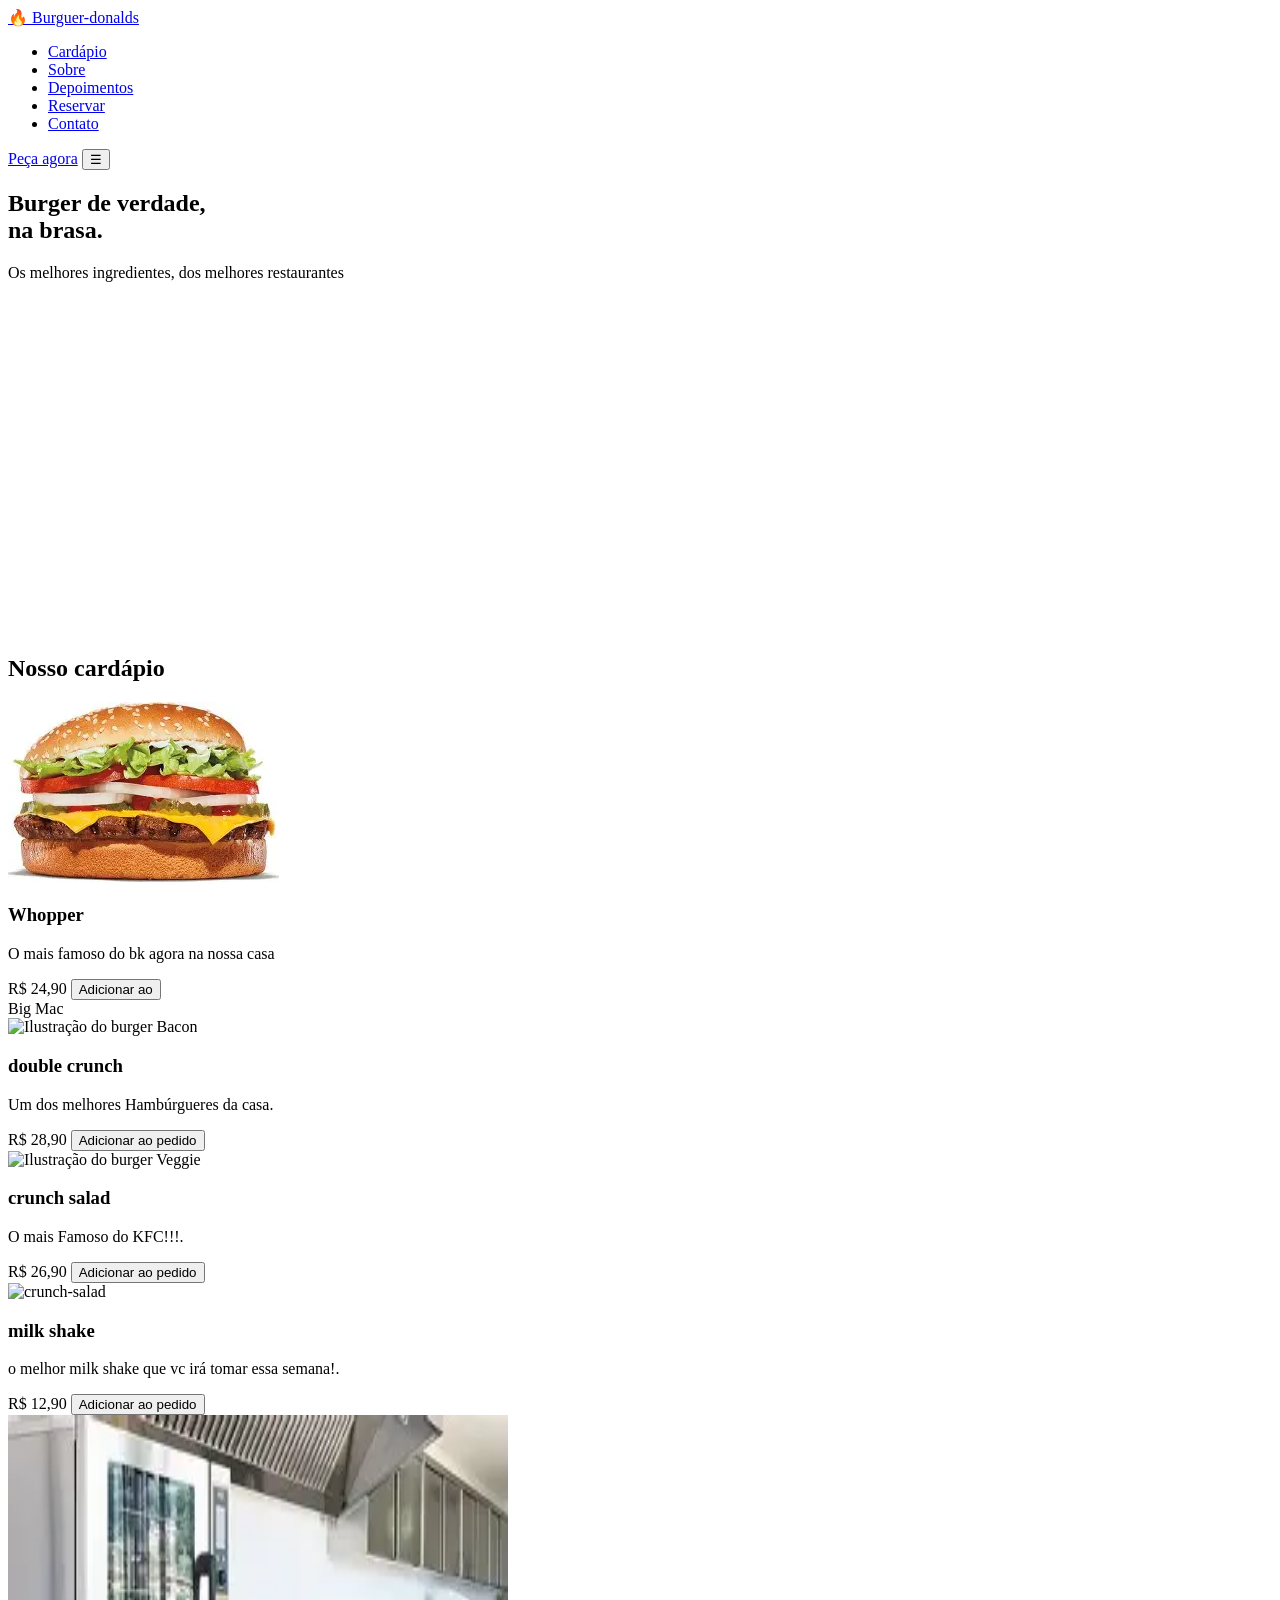
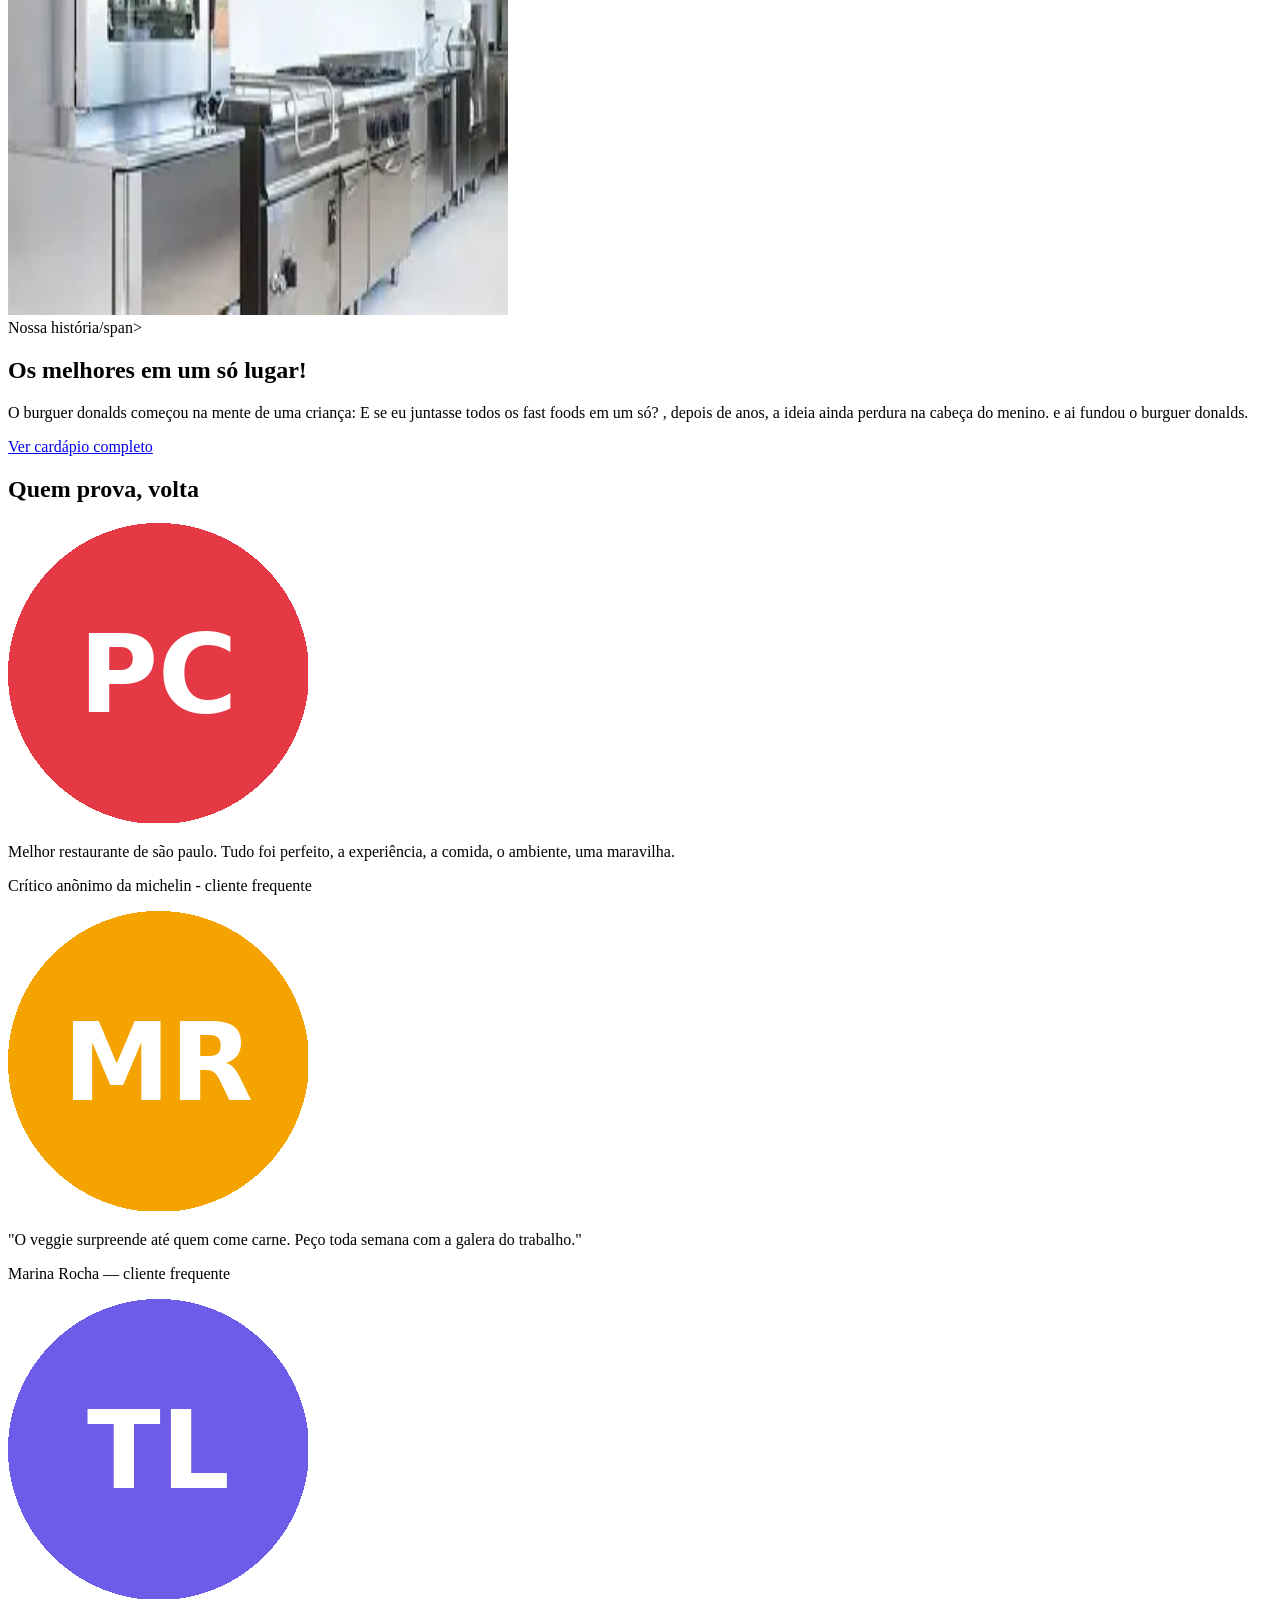
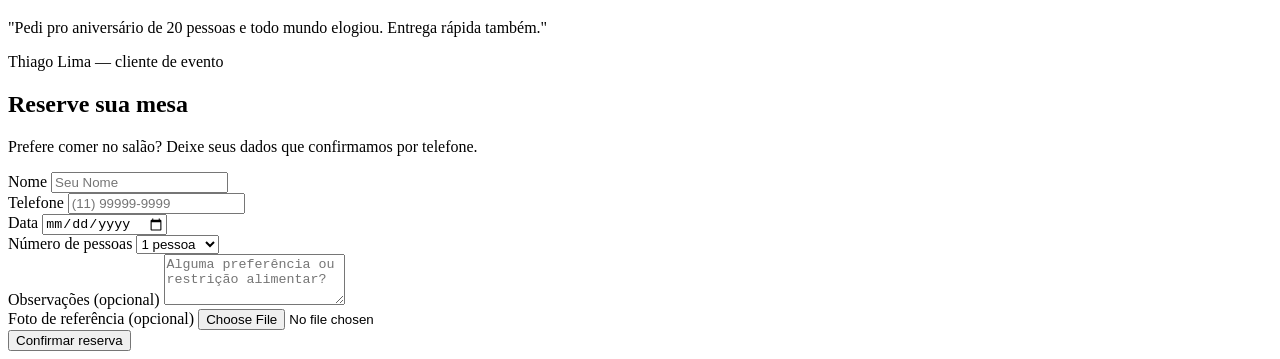
==== Burguer-donalds/index.html @ 0c74a1be "refactor adição de avaliações de cliente e crítico" ====
<!doctype html>
<html lang="pt-BR">

<head>
  <meta charset="UTF-8" />
  <meta name="viewport" content="width=device-width, initial-scale=1.0" />
  <title>Chama Burger</title>

  <link rel="preconnect" href="https://fonts.googleapis.com" />
  <link rel="preconnect" href="https://fonts.gstatic.com" crossorigin />

  <link href="https://fonts.googleapis.com/css2?family=Anton&family=Inter:wght@400;500;600&display=swap"
    rel="stylesheet" />

  <link rel="stylesheet" href="https://cdnjs.cloudflare.com/ajax/libs/font-awesome/6.5.2/css/all.min.css" />

  <link rel="stylesheet" href="style.css" />
</head>

<body>
  <header class="cabecalho-site">
    <nav class="barra-navegacao">
      <a href="#" class="logo">🔥 Burguer-donalds</a>
      <ul class="links-menu" id="linksMenu">
        <li><a href="#cardapio">Cardápio</a></li>
        <li><a href="#sobre">Sobre</a></li>
        <li><a href="#depoimentos">Depoimentos</a></li>
        <li><a href="#reserva">Reservar</a></li>
        <li><a href="#contato">Contato</a></li>
      </ul>
      <a href="#pedir" class="botao botao-nav">Peça agora</a>
      <button class="menu-alternar" id="menuAlternar" aria-label="Abrir menu">
        ☰
      </button>
    </nav>
  </header>

  <main>
    <section class="destaque">
      <div class="destaque-conteudo">
        <div class="destaque-texto">
          <h1>Burger de verdade,<br />na brasa.</h1>
          <p>
            Os melhores ingredientes, dos melhores restaurantes
          </p>
          <a href="#cardapio" class="botao botao-primario"></a>
          <div class="destaque-video">
            <iframe width="560" height="315" src="https://www.youtube.com/embed/41ZP4cSF2_w"
              title="Vídeo Burguer-donalds" frameborder="0"
              allow="accelerometer; autoplay; clipboard-write; encrypted-media; gyroscope; picture-in-picture; web-share"
              referrerpolicy="strict-origin-when-cross-origin" allowfullscreen></iframe>
          </div>
          <img src="https://th.bing.com/th/id/OIP.k6-SxbA0MG7DkOEEnJiHwgHaHa?w=169&h=180&c=7&r=0&o=7&pid=1.7&rm=3"
            alt="">
        </div>
      </div>
    </section>
    <section class="cardapio" id="cardapio">

      <h2>Nosso cardápio</h2>

      <div class="cardapio-cartões">

        <article class="cardapio-cartao">
          <div class="cardapio-icone">
            <img
              src="[data-uri]"
              alt="">
          </div>
          <h3>Whopper</h3>
          <p>O mais famoso do bk agora na nossa casa</p>
          <span class="preco">R$ 24,90</span>
          <button class="adicionar-carrinho" data-name="Whopper" data-price="24,90">Adicionar ao</button>
        </article>

        <article class="cardapio-cartao">
          <span class="selo">Big Mac</span> <!--selo distintivo-->
          <div class="cardapio-icone">
            <img src="https://th.bing.com/th/id/OIP.LVzl5G3vL2epuJrcAJJl9AHaE8?w=253&h=180&c=7&r=0&o=7&pid=1.7&rm=3"
              alt="Ilustração do burger Bacon">
          </div>
          <h3>double crunch</h3>
          <p>Um dos melhores Hambúrgueres da casa.</p>
          <span class="preco">R$ 28,90</span>
          <button class="adicionar-carrinho" data-name="Bacon" data-price="28.90">Adicionar ao pedido</button>
        </article>
        <article class="cardapio-cartao">
          <div class="cardapio-icone">
            <img src="" alt="Ilustração do burger Veggie">
          </div>
          <h3>crunch salad</h3>
          <p>O mais Famoso do KFC!!!.</p>
          <span class="preco">R$ 26,90</span>
          <button class="adicionar-carrinho" data-name="double-crunch" data-price="26.90">Adicionar ao pedido</button>
        </article>
        <article class="cardapio-cartao">
          <div class="cardapio-icone cardapio-icone-combo">
            <img src="https://th.bing.com/th/id/OIP.VyVtZLz6u29DaQnd7Kj_AQHaHX?w=184&h=184&c=7&r=0&o=7&pid=1.7&rm=3"
              alt="crunch-salad">
          </div>
          <h3>milk shake</h3>
          <p>o melhor milk shake que vc irá tomar essa semana!.</p>
          <span class="preco">R$ 12,90</span>
          <button class="adicionar-carrinho" data-name="milkshake" data-price="12.90">Adicionar ao pedido</button>
        </article>
      </div>
      <section class="sobre" id="sobre">
        <div class="sobre-imagem">
          <img
            src="[data-uri]"
            alt="" width="500
            " height="500">

        </div>
        <div class="sobre-texto">
          <span class="rotulo-secao">Nossa história/span>
            <h2>Os melhores em um só lugar!</h2>
            <p>O burguer donalds começou na mente de uma criança: E se eu juntasse todos os fast foods em um só? ,
              depois de anos, a ideia ainda perdura na cabeça do menino.
              e ai fundou o burguer donalds. </p>
            <a href="#cardapio" class="link-seta">Ver cardápio completo</a>
        </div>

      </section>

      <section class="depoimentos" id="depoimentos">
        <h2>Quem prova, volta</h2>
        <div class="depoimentos-cartoes">
          <article class="depoimento">
            <img src="assets/imgs/avatar-pc.png" alt="" class="avatar">
            <p class="citação">Melhor restaurante de são paulo. Tudo foi perfeito, a experiência, a comida, o ambiente,
              uma maravilha. </p>
            <p class="autor">Crítico anõnimo da michelin <span> - cliente frequente</span></p>
          </article>
          <article class="depoimento">
            <img src="assets/imgs/avatar-mr.png" alt="Foto de Marina Rocha" class="avatar">
            <p class="citacao">"O veggie surpreende até quem come carne. Peço toda semana com a galera do trabalho."</p>
            <p class="autor">Marina Rocha <span>— cliente frequente</span></p>
          </article>
          <article class="depoimento">
            <img src="assets/imgs/avatar-tl.png" alt="Foto de Thiago Lima" class="avatar">
            <p class="citacao">"Pedi pro aniversário de 20 pessoas e todo mundo elogiou. Entrega rápida também."</p>
            <p class="autor">Thiago Lima <span>— cliente de evento</span></p>
          </article>
        </div>
      </section>
    </section>
    <section class="reserva" id="reserva">
      <h2>Reserve sua mesa</h2>
      <p>Prefere comer no salão? Deixe seus dados que confirmamos por telefone.</p>
      <form class="formulario-reserva" id="formulario-reserva">
        <div class="linha-formulario">
          <label for="nome ">Nome</label>
          <input type="text" id="nome" name="nome" placeholder="Seu Nome" required>
        </div>

        <div class="linha-formulario">
          <label for="telefone">Telefone</label>
          <input type="tel" id="telefone" name="telefone" placeholder="(11) 99999-9999" required>
        </div>

        <div class="linha-formulario">
          <label for="data">Data</label>
          <input type="date" id="Data" name="data" required>
        </div>
        <div class="linha-formulario">
          <label for=""></label>
        </div>

        <div class="linha-formulario">
          <label for="pessoas">Número de pessoas</label>
          <select name="pessoas" id="pessoas">
            <option value="1">1 pessoa</option>
            <option value="2">2 pessoas</option>
            <option value="3">3 pessoas</option>
            <option value="4">4 pessoas</option>
            <option value="5">5 ou mais</option>
          </select>
        </div>

        <div class="linha-formulario linha-formulario-completa">
          <label for="mensagem">Observações (opcional)</label>
          <textarea name="mensagem" id="mensagem" rows="3"
            placeholder="Alguma preferência ou restrição alimentar?"></textarea>
        </div>
        <div class="linha-formulario linha-formulario-completa">
          <label for="Foto">Foto de referência (opcional) </label>
          <input type="file" id="foto" name="foto" accept="image/~*">

          <img id="previaFoto" class="previa-foto" alt="">
        </div>
        <button class="botao botao-primario formulario-enviar">Confirmar reserva</button>
      </form>
    </section>

  </main>
</body>

</html>
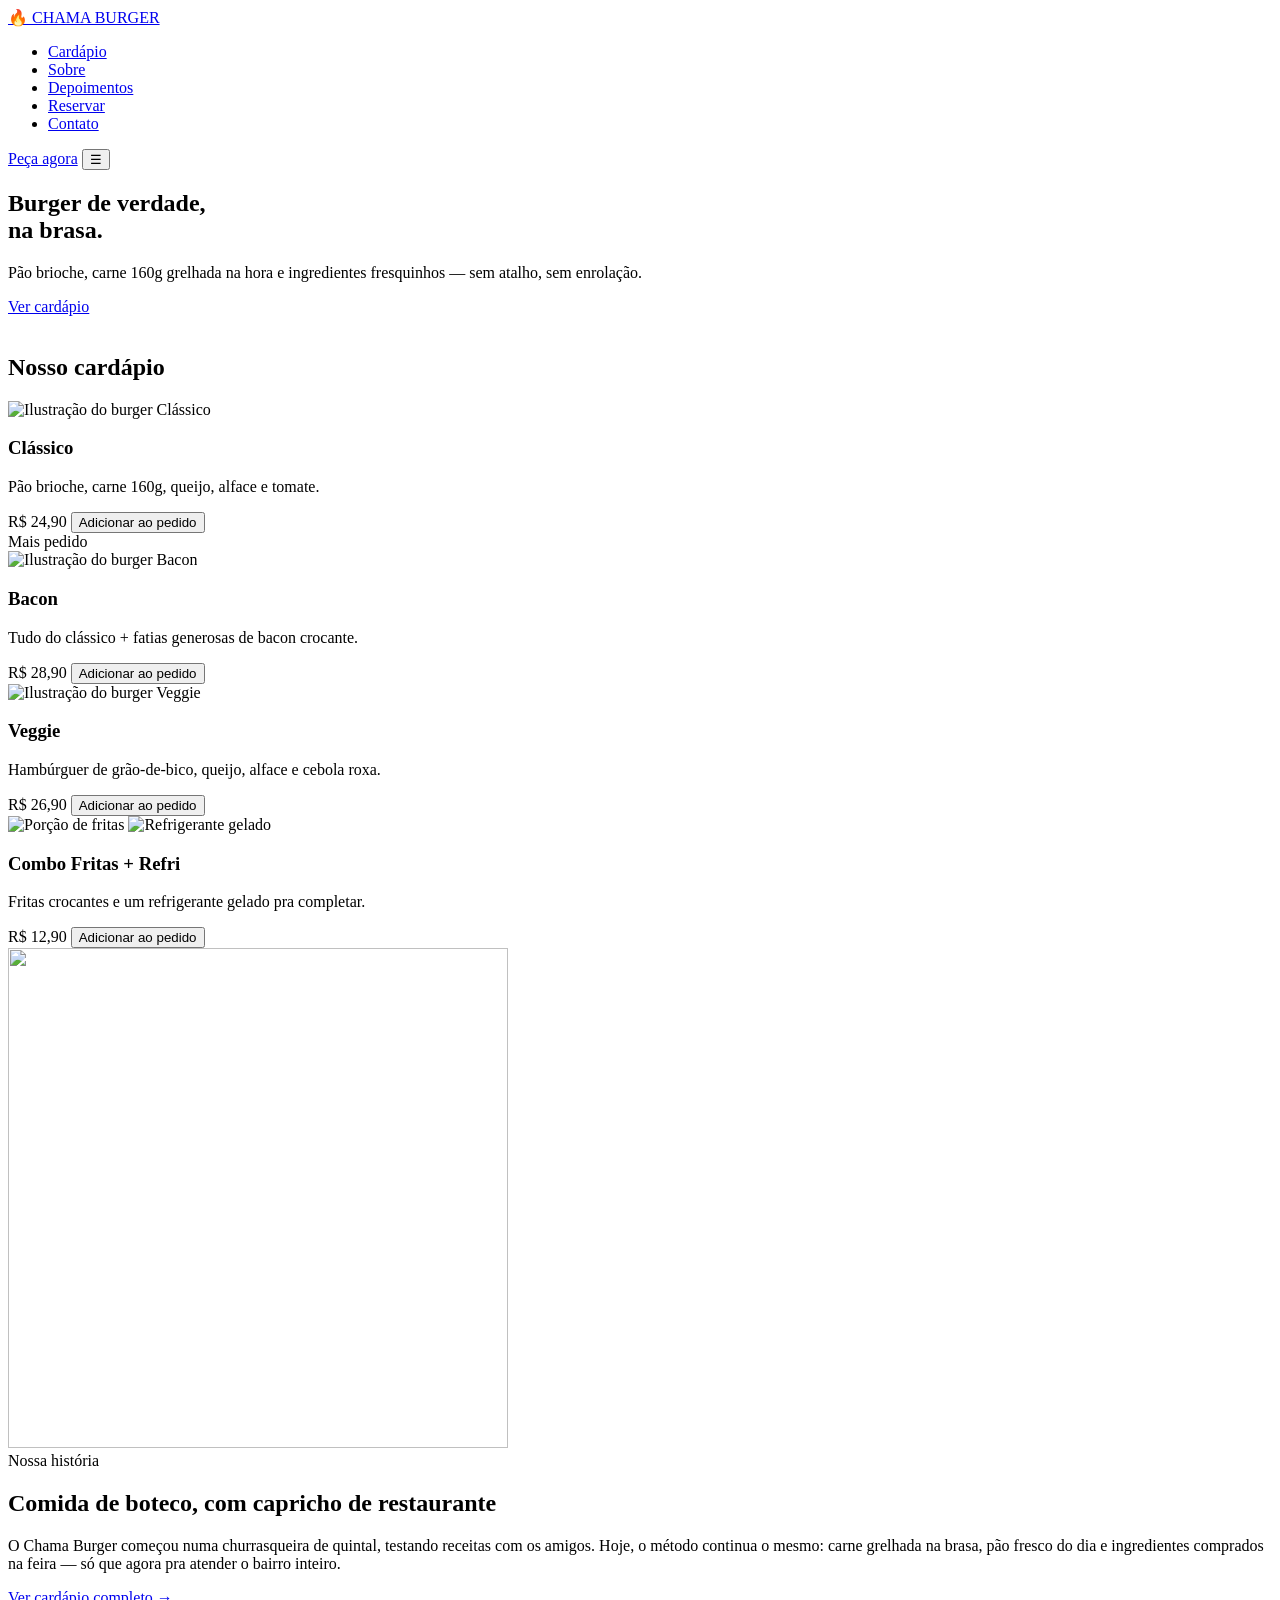
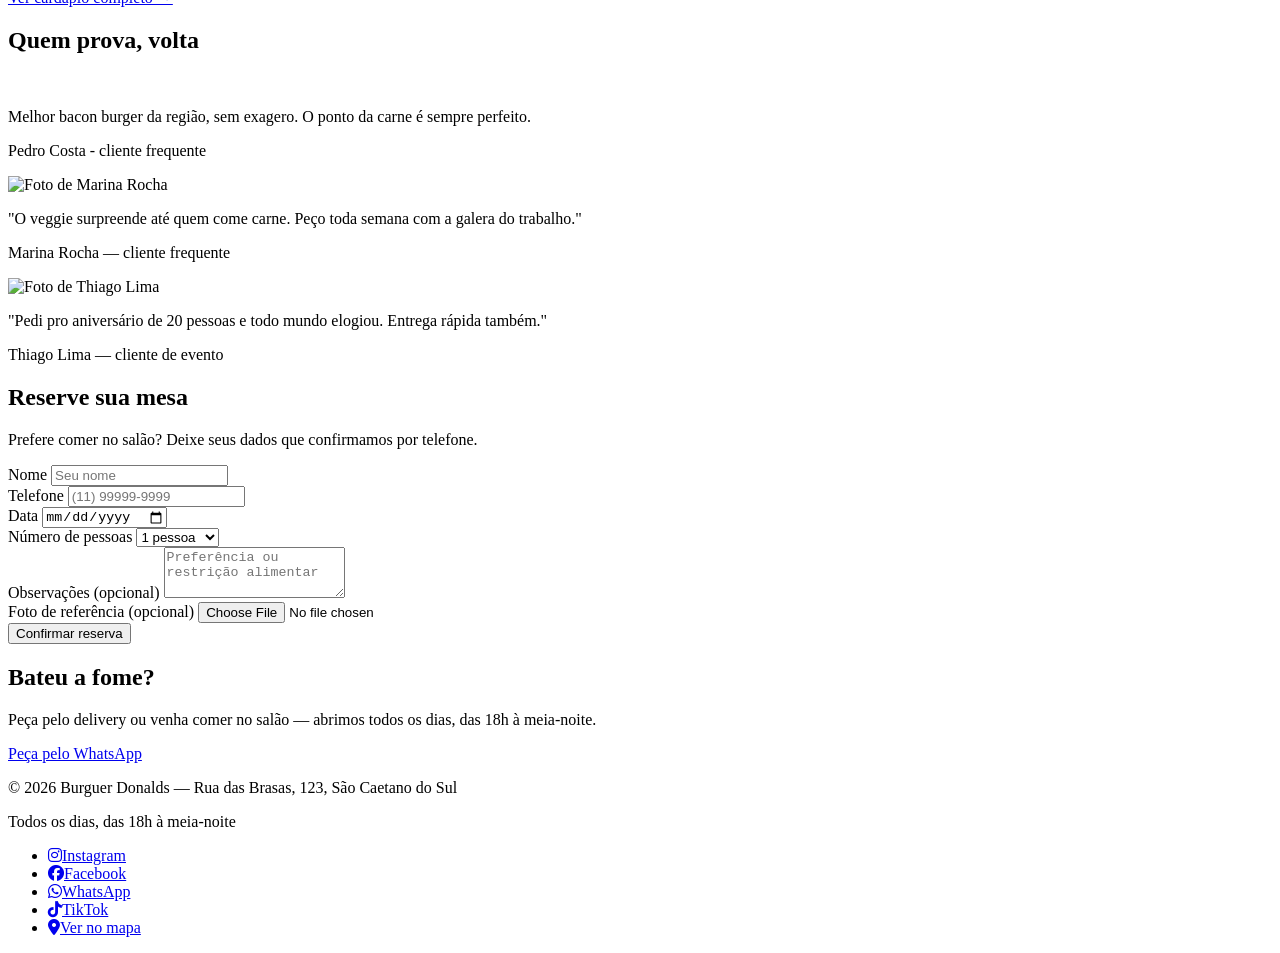
==== commit 94258def: "refactor adição de redes sociais, carrinho e endereço" ====
--- a/Burguer-donalds/index.html
+++ b/Burguer-donalds/index.html
@@ -20,7 +20,7 @@
 <body>
   <header class="cabecalho-site">
     <nav class="barra-navegacao">
-      <a href="#" class="logo">🔥 Burguer-donalds</a>
+      <a href="#" class="logo">🔥 CHAMA BURGER</a>
       <ul class="links-menu" id="linksMenu">
         <li><a href="#cardapio">Cardápio</a></li>
         <li><a href="#sobre">Sobre</a></li>
@@ -41,117 +41,104 @@
         <div class="destaque-texto">
           <h1>Burger de verdade,<br />na brasa.</h1>
           <p>
-            Os melhores ingredientes, dos melhores restaurantes
+            Pão brioche, carne 160g grelhada na hora e ingredientes
+            fresquinhos — sem atalho, sem enrolação.
           </p>
-          <a href="#cardapio" class="botao botao-primario"></a>
-          <div class="destaque-video">
-            <iframe width="560" height="315" src="https://www.youtube.com/embed/41ZP4cSF2_w"
-              title="Vídeo Burguer-donalds" frameborder="0"
-              allow="accelerometer; autoplay; clipboard-write; encrypted-media; gyroscope; picture-in-picture; web-share"
-              referrerpolicy="strict-origin-when-cross-origin" allowfullscreen></iframe>
-          </div>
-          <img src="https://th.bing.com/th/id/OIP.k6-SxbA0MG7DkOEEnJiHwgHaHa?w=169&h=180&c=7&r=0&o=7&pid=1.7&rm=3"
-            alt="">
-        </div>
-      </div>
-    </section>
+          <a href="#cardapio" class="botao botao-primario">Ver cardápio</a>
+        </div>
+        <img src="assets/icons/burger-classico.svg" alt="">
+      </div>
+    </section>
+
     <section class="cardapio" id="cardapio">
-
       <h2>Nosso cardápio</h2>
-
-      <div class="cardapio-cartões">
-
+      <div class="cardapio-cartoes">
         <article class="cardapio-cartao">
           <div class="cardapio-icone">
-            <img
-              src="[data-uri]"
-              alt="">
-          </div>
-          <h3>Whopper</h3>
-          <p>O mais famoso do bk agora na nossa casa</p>
+            <img src="assets/icons/burger-classico.svg" alt="Ilustração do burger Clássico">
+          </div>
+          <h3>Clássico</h3>
+          <p>Pão brioche, carne 160g, queijo, alface e tomate.</p>
           <span class="preco">R$ 24,90</span>
-          <button class="adicionar-carrinho" data-name="Whopper" data-price="24,90">Adicionar ao</button>
-        </article>
-
-        <article class="cardapio-cartao">
-          <span class="selo">Big Mac</span> <!--selo distintivo-->
+          <button class="adicionar-carrinho" data-name="Clássico" data-price="24.90">Adicionar ao pedido</button>
+        </article>
+        <article class="cardapio-cartao">
+          <span class="selo">Mais pedido</span>
           <div class="cardapio-icone">
-            <img src="https://th.bing.com/th/id/OIP.LVzl5G3vL2epuJrcAJJl9AHaE8?w=253&h=180&c=7&r=0&o=7&pid=1.7&rm=3"
-              alt="Ilustração do burger Bacon">
-          </div>
-          <h3>double crunch</h3>
-          <p>Um dos melhores Hambúrgueres da casa.</p>
+            <img src="assets/icons/burger-bacon.svg" alt="Ilustração do burger Bacon">
+          </div>
+          <h3>Bacon</h3>
+          <p>Tudo do clássico + fatias generosas de bacon crocante.</p>
           <span class="preco">R$ 28,90</span>
           <button class="adicionar-carrinho" data-name="Bacon" data-price="28.90">Adicionar ao pedido</button>
         </article>
         <article class="cardapio-cartao">
           <div class="cardapio-icone">
-            <img src="" alt="Ilustração do burger Veggie">
-          </div>
-          <h3>crunch salad</h3>
-          <p>O mais Famoso do KFC!!!.</p>
+            <img src="assets/icons/burger-veggie.svg" alt="Ilustração do burger Veggie">
+          </div>
+          <h3>Veggie</h3>
+          <p>Hambúrguer de grão-de-bico, queijo, alface e cebola roxa.</p>
           <span class="preco">R$ 26,90</span>
-          <button class="adicionar-carrinho" data-name="double-crunch" data-price="26.90">Adicionar ao pedido</button>
+          <button class="adicionar-carrinho" data-name="Veggie" data-price="26.90">Adicionar ao pedido</button>
         </article>
         <article class="cardapio-cartao">
           <div class="cardapio-icone cardapio-icone-combo">
-            <img src="https://th.bing.com/th/id/OIP.VyVtZLz6u29DaQnd7Kj_AQHaHX?w=184&h=184&c=7&r=0&o=7&pid=1.7&rm=3"
-              alt="crunch-salad">
-          </div>
-          <h3>milk shake</h3>
-          <p>o melhor milk shake que vc irá tomar essa semana!.</p>
+            <img src="assets/icons/fritas.svg" alt="Porção de fritas">
+            <img src="assets/icons/bebida.svg" alt="Refrigerante gelado">
+          </div>
+          <h3>Combo Fritas + Refri</h3>
+          <p>Fritas crocantes e um refrigerante gelado pra completar.</p>
           <span class="preco">R$ 12,90</span>
-          <button class="adicionar-carrinho" data-name="milkshake" data-price="12.90">Adicionar ao pedido</button>
-        </article>
-      </div>
-      <section class="sobre" id="sobre">
-        <div class="sobre-imagem">
-          <img
-            src="[data-uri]"
-            alt="" width="500
-            " height="500">
-
-        </div>
-        <div class="sobre-texto">
-          <span class="rotulo-secao">Nossa história/span>
-            <h2>Os melhores em um só lugar!</h2>
-            <p>O burguer donalds começou na mente de uma criança: E se eu juntasse todos os fast foods em um só? ,
-              depois de anos, a ideia ainda perdura na cabeça do menino.
-              e ai fundou o burguer donalds. </p>
-            <a href="#cardapio" class="link-seta">Ver cardápio completo</a>
-        </div>
-
-      </section>
-
-      <section class="depoimentos" id="depoimentos">
-        <h2>Quem prova, volta</h2>
-        <div class="depoimentos-cartoes">
-          <article class="depoimento">
-            <img src="assets/imgs/avatar-pc.png" alt="" class="avatar">
-            <p class="citação">Melhor restaurante de são paulo. Tudo foi perfeito, a experiência, a comida, o ambiente,
-              uma maravilha. </p>
-            <p class="autor">Crítico anõnimo da michelin <span> - cliente frequente</span></p>
-          </article>
-          <article class="depoimento">
-            <img src="assets/imgs/avatar-mr.png" alt="Foto de Marina Rocha" class="avatar">
-            <p class="citacao">"O veggie surpreende até quem come carne. Peço toda semana com a galera do trabalho."</p>
-            <p class="autor">Marina Rocha <span>— cliente frequente</span></p>
-          </article>
-          <article class="depoimento">
-            <img src="assets/imgs/avatar-tl.png" alt="Foto de Thiago Lima" class="avatar">
-            <p class="citacao">"Pedi pro aniversário de 20 pessoas e todo mundo elogiou. Entrega rápida também."</p>
-            <p class="autor">Thiago Lima <span>— cliente de evento</span></p>
-          </article>
-        </div>
-      </section>
-    </section>
+          <button class="adicionar-carrinho" data-name="Combo Fritas + Refri" data-price="12.90">Adicionar ao
+            pedido</button>
+        </article>
+      </div>
+    </section>
+
+    <section class="sobre" id="sobre">
+      <div class="sobre-imagem">
+        <img src="assets/images/sobre-burger.jpg" alt="" width="500" height="500">
+      </div>
+      <div class="sobre-texto">
+        <span class="rotulo-secao">Nossa história</span>
+        <h2>Comida de boteco, com capricho de restaurante</h2>
+        <p>O Chama Burger começou numa churrasqueira de quintal, testando receitas com os
+          amigos. Hoje, o método continua o mesmo: carne grelhada na brasa, pão fresco
+          do dia e ingredientes comprados na feira — só que agora pra atender o bairro
+          inteiro.</p>
+        <a href="#cardapio" class="link-seta">Ver cardápio completo →</a>
+      </div>
+    </section>
+
+    <section class="depoimentos" id="depoimentos">
+      <h2>Quem prova, volta</h2>
+      <div class="depoimentos-cartoes">
+        <article class="depoimento">
+          <img src="assets/images/avatar-pc.png" alt="" class="avatar">
+          <p class="citacao">Melhor bacon burger da região, sem exagero. O ponto da carne é sempre perfeito.</p>
+          <p class="autor">Pedro Costa <span> - cliente frequente</span></p>
+        </article>
+        <article class="depoimento">
+          <img src="assets/images/avatar-mr.png" alt="Foto de Marina Rocha" class="avatar">
+          <p class="citacao">"O veggie surpreende até quem come carne. Peço toda semana com a galera do trabalho."</p>
+          <p class="autor">Marina Rocha <span>— cliente frequente</span></p>
+        </article>
+        <article class="depoimento">
+          <img src="assets/images/avatar-tl.png" alt="Foto de Thiago Lima" class="avatar">
+          <p class="citacao">"Pedi pro aniversário de 20 pessoas e todo mundo elogiou. Entrega rápida também."</p>
+          <p class="autor">Thiago Lima <span>— cliente de evento</span></p>
+        </article>
+      </div>
+    </section>
+
     <section class="reserva" id="reserva">
       <h2>Reserve sua mesa</h2>
       <p>Prefere comer no salão? Deixe seus dados que confirmamos por telefone.</p>
+
       <form class="formulario-reserva" id="formulario-reserva">
         <div class="linha-formulario">
-          <label for="nome ">Nome</label>
-          <input type="text" id="nome" name="nome" placeholder="Seu Nome" required>
+          <label for="nome">Nome</label>
+          <input type="text" id="nome" name="nome" placeholder="Seu nome" required>
         </div>
 
         <div class="linha-formulario">
@@ -161,39 +148,60 @@
 
         <div class="linha-formulario">
           <label for="data">Data</label>
-          <input type="date" id="Data" name="data" required>
-        </div>
-        <div class="linha-formulario">
-          <label for=""></label>
+          <input type="date" id="data" name="data" required>
         </div>
 
         <div class="linha-formulario">
           <label for="pessoas">Número de pessoas</label>
-          <select name="pessoas" id="pessoas">
+          <select id="pessoas" name="pessoas">
             <option value="1">1 pessoa</option>
             <option value="2">2 pessoas</option>
             <option value="3">3 pessoas</option>
             <option value="4">4 pessoas</option>
-            <option value="5">5 ou mais</option>
+            <option value="5+">5 ou mais</option>
           </select>
         </div>
 
         <div class="linha-formulario linha-formulario-completa">
           <label for="mensagem">Observações (opcional)</label>
           <textarea name="mensagem" id="mensagem" rows="3"
-            placeholder="Alguma preferência ou restrição alimentar?"></textarea>
-        </div>
+            placeholder="Preferência ou restrição alimentar"></textarea>
+        </div>
+
         <div class="linha-formulario linha-formulario-completa">
-          <label for="Foto">Foto de referência (opcional) </label>
-          <input type="file" id="foto" name="foto" accept="image/~*">
-
-          <img id="previaFoto" class="previa-foto" alt="">
-        </div>
-        <button class="botao botao-primario formulario-enviar">Confirmar reserva</button>
+          <label for="foto">Foto de referência (opcional)</label>
+          <input type="file" id="foto" name="foto" accept="image/*">
+          <img id="previaFoto" src="" class="previa-foto" alt="Pré-visualização da foto enviada" hidden>
+        </div>
+
+        <button type="submit" class="botao botao-primario formulario-enviar">Confirmar reserva</button>
       </form>
+
+      <div class="confirmacao-reserva" id="confirmacao-reserva"></div>
+    </section>
+
+    <section class="chamada-acao" id="pedir">
+      <h2>Bateu a fome?</h2>
+      <p>Peça pelo delivery ou venha comer no salão — abrimos todos os dias, das 18h à meia-noite.</p>
+      <a href="#" class="botao botao-realce">Peça pelo WhatsApp</a>
     </section>
 
   </main>
+
+  <footer class="rodape-site" id="contato">
+    <div class="rodape-info">
+      <p>&copy; 2026 Burguer Donalds — Rua das Brasas, 123, São Caetano do Sul</p>
+      <p class="rodape-horario">Todos os dias, das 18h à meia-noite</p>
+    </div>
+
+    <ul class="rodape-links">
+      <li><a href="#" aria-label="Instagram"><i class="fa-brands fa-instagram"></i><span>Instagram</span></a></li>
+      <li><a href="#" aria-label="Facebook"><i class="fa-brands fa-facebook"></i><span>Facebook</span></a></li>
+      <li><a href="#" aria-label="WhatsApp"><i class="fa-brands fa-whatsapp"></i><span>WhatsApp</span></a></li>
+      <li><a href="#" aria-label="TikTok"><i class="fa-brands fa-tiktok"></i><span>TikTok</span></a></li>
+      <li><a href="#" aria-label="Ver no mapa"><i class="fa-solid fa-location-dot"></i><span>Ver no mapa</span></a></li>
+    </ul>
+  </footer>
 </body>
 
 </html>
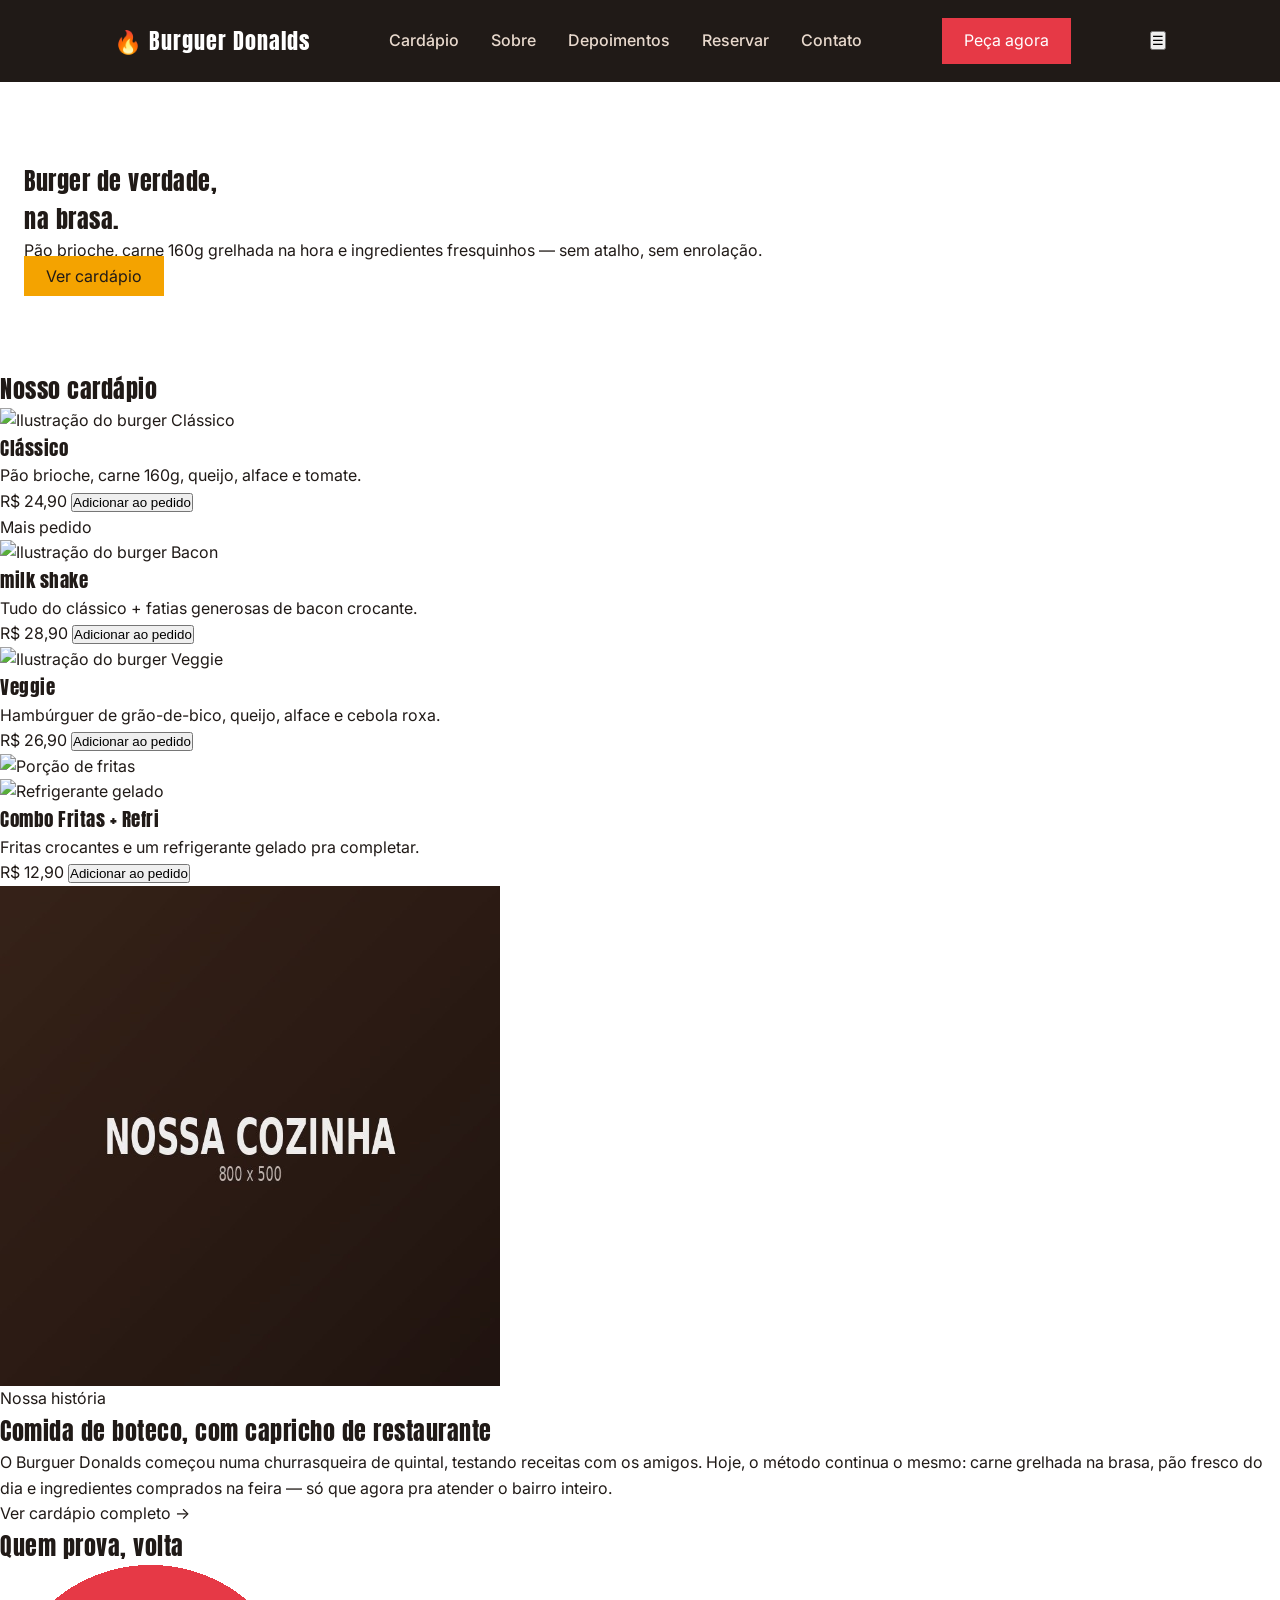
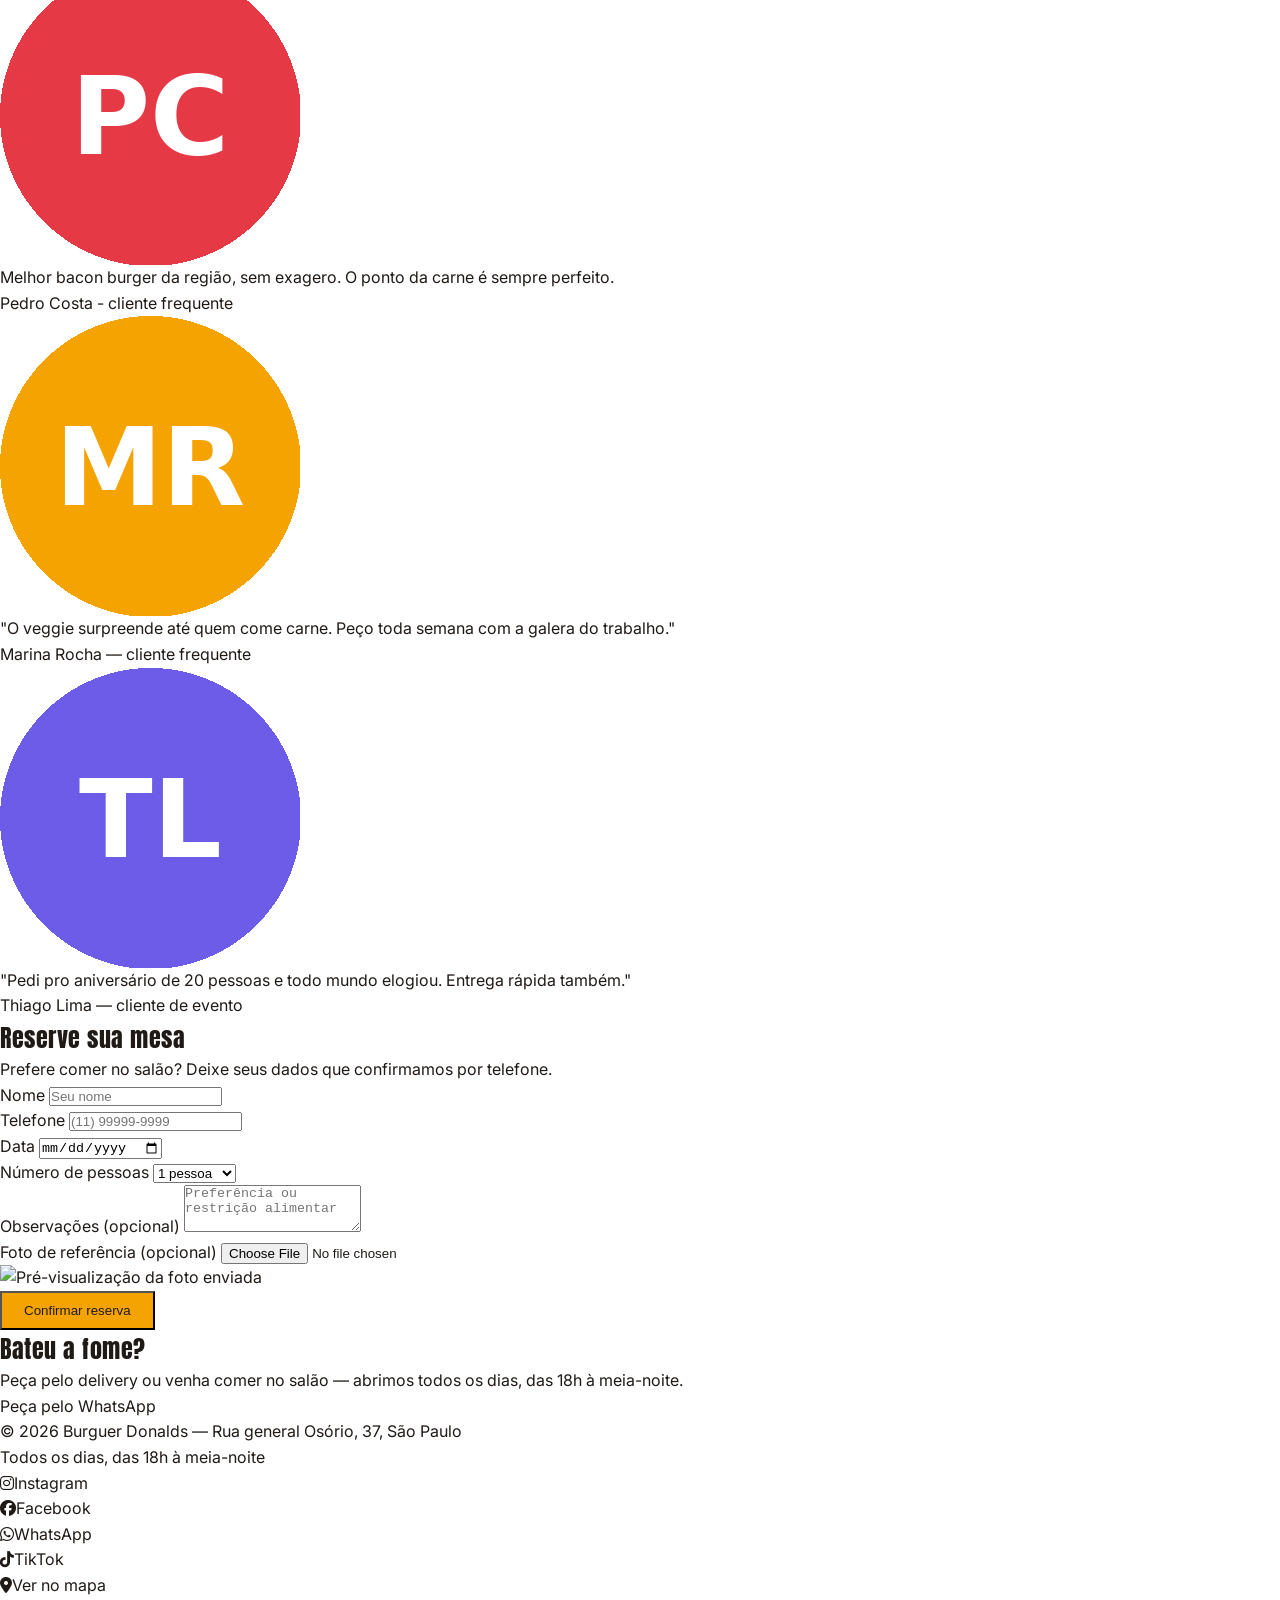
==== commit b9d288fd: "refactor comecei o css e o front do projeto" ====
--- a/Burguer-donalds/index.html
+++ b/Burguer-donalds/index.html
@@ -20,7 +20,7 @@
 <body>
   <header class="cabecalho-site">
     <nav class="barra-navegacao">
-      <a href="#" class="logo">🔥 CHAMA BURGER</a>
+      <a href="#" class="logo">🔥 Burguer Donalds</a>
       <ul class="links-menu" id="linksMenu">
         <li><a href="#cardapio">Cardápio</a></li>
         <li><a href="#sobre">Sobre</a></li>
@@ -65,16 +65,16 @@
         <article class="cardapio-cartao">
           <span class="selo">Mais pedido</span>
           <div class="cardapio-icone">
-            <img src="assets/icons/burger-bacon.svg" alt="Ilustração do burger Bacon">
-          </div>
-          <h3>Bacon</h3>
+            <img src="assets/icn/burger-bacon.svg" alt="Ilustração do burger Bacon">
+          </div>
+          <h3>milk shake</h3>
           <p>Tudo do clássico + fatias generosas de bacon crocante.</p>
           <span class="preco">R$ 28,90</span>
           <button class="adicionar-carrinho" data-name="Bacon" data-price="28.90">Adicionar ao pedido</button>
         </article>
         <article class="cardapio-cartao">
           <div class="cardapio-icone">
-            <img src="assets/icons/burger-veggie.svg" alt="Ilustração do burger Veggie">
+            <img src="assets/icn/burger-veggie.svg" alt="Ilustração do burger Veggie">
           </div>
           <h3>Veggie</h3>
           <p>Hambúrguer de grão-de-bico, queijo, alface e cebola roxa.</p>
@@ -83,8 +83,8 @@
         </article>
         <article class="cardapio-cartao">
           <div class="cardapio-icone cardapio-icone-combo">
-            <img src="assets/icons/fritas.svg" alt="Porção de fritas">
-            <img src="assets/icons/bebida.svg" alt="Refrigerante gelado">
+            <img src="assets/icn/fritas.svg" alt="Porção de fritas">
+            <img src="assets/icn/bebida.svg" alt="Refrigerante gelado">
           </div>
           <h3>Combo Fritas + Refri</h3>
           <p>Fritas crocantes e um refrigerante gelado pra completar.</p>
@@ -102,7 +102,7 @@
       <div class="sobre-texto">
         <span class="rotulo-secao">Nossa história</span>
         <h2>Comida de boteco, com capricho de restaurante</h2>
-        <p>O Chama Burger começou numa churrasqueira de quintal, testando receitas com os
+        <p>O Burguer Donalds começou numa churrasqueira de quintal, testando receitas com os
           amigos. Hoje, o método continua o mesmo: carne grelhada na brasa, pão fresco
           do dia e ingredientes comprados na feira — só que agora pra atender o bairro
           inteiro.</p>
@@ -190,7 +190,7 @@
 
   <footer class="rodape-site" id="contato">
     <div class="rodape-info">
-      <p>&copy; 2026 Burguer Donalds — Rua das Brasas, 123, São Caetano do Sul</p>
+      <p>&copy; 2026 Burguer Donalds — Rua general Osório, 37, São Paulo</p>
       <p class="rodape-horario">Todos os dias, das 18h à meia-noite</p>
     </div>
 
@@ -202,6 +202,11 @@
       <li><a href="#" aria-label="Ver no mapa"><i class="fa-solid fa-location-dot"></i><span>Ver no mapa</span></a></li>
     </ul>
   </footer>
+  <div class="resumo-carrinho" id="resumoCarrinho">
+    <span class="carrinho-icone">🛒</span>
+    <span id="carrinhoQuantidade">0</span> itens · <span id="carrinhoTotal">R$ 0,00</span>
+  </div>
+  <script src="script.js"></script>
 </body>
 
 </html>
--- a/Burguer-donalds/style.css
+++ b/Burguer-donalds/style.css
@@ -0,0 +1,110 @@
+:root {
+    --color-primary: #E63946;
+    /* vermelho principal — usado nos botões .botao-nav, .botao-primario:hover-shadow, .preco, .selo, .chamada-acao, etc */
+    --color-primary-dark: #C1272D;
+    /* vermelho mais escuro — reservado pra estados de hover mais fortes */
+    --color-accent: #F4A300;
+    /* amarelo/mostarda — cor do <h1> dentro de .destaque e do .botao-primario */
+    --color-dark: #201A17;
+    /* quase-preto — fundo do <header class="cabecalho-site"> e do <footer class="rodape-site"> */
+    --color-light: #FFF7ED;
+    /* creme — fundo dos cards .cardapio-cartao e .depoimento */
+    --color-gray: #6b7280;
+    --radius: 14px;
+    --font-titulo: "Anton", Impact, sans-serif;
+    --font-base: "Inter", Roboto, Helvetica, arial,
+     sans-serif;
+}
+
+
+* {
+    margin: 0;
+    padding: 0;
+    box-sizing: border-box;
+}
+
+body {
+    font-family: var(--font-base);
+    line-height: 1.6;
+    color: var(--color-dark);
+}
+
+h1, h2, h3 {
+    font-family: var(--font-titulo);
+    font-weight: 400;
+    letter-spacing: 0.5px;
+}
+
+a {
+    text-decoration: none;
+    color: inherit;
+}
+
+ul {
+    list-style: none;
+}
+
+img {
+    max-width: 100%;
+    display: block;
+}
+
+.botao-nav {
+    background: var(--color-primary);
+    color: #fff;
+    padding: 10px 22px;
+}
+
+.cabecalho-site {
+    background: var(--color-dark);
+    position: sticky;
+    top: 0;
+    z-index: 10;
+}
+
+.barra-navegacao {
+    max-width: 1100px;
+    color: #fff;
+    margin: 0 auto;
+   display: flex;
+   align-items: center;
+   justify-content: space-between;
+   padding: 18px 24px;
+}
+.logo {
+    font-family: var(--font-titulo);
+    font-size: 1.4rem;
+    color: #fff;
+    letter-spacing: 1px;
+}
+
+.links-menu {
+    display: flex;
+    gap: 32px;
+}
+
+.links-menu a {
+    color: #e8d9cd;
+    font-weight: 500;
+}
+
+.links-menu a:hover {
+    color: #fff;
+}
+
+.botao-primario {
+    background: var(--color-accent);
+    color: var(--color-dark);
+    padding: 10px 22px;
+}
+
+.botao-primario:hover {
+    box-shadow: 0 8px 20px rgba(244, 163, 0, 0.4);
+}
+
+.destaque {
+    background: linear-gradient(135deg, var)
+    (--color-dark), #3a241a;
+    width: 100%;
+    padding: 80px 24px;
+}
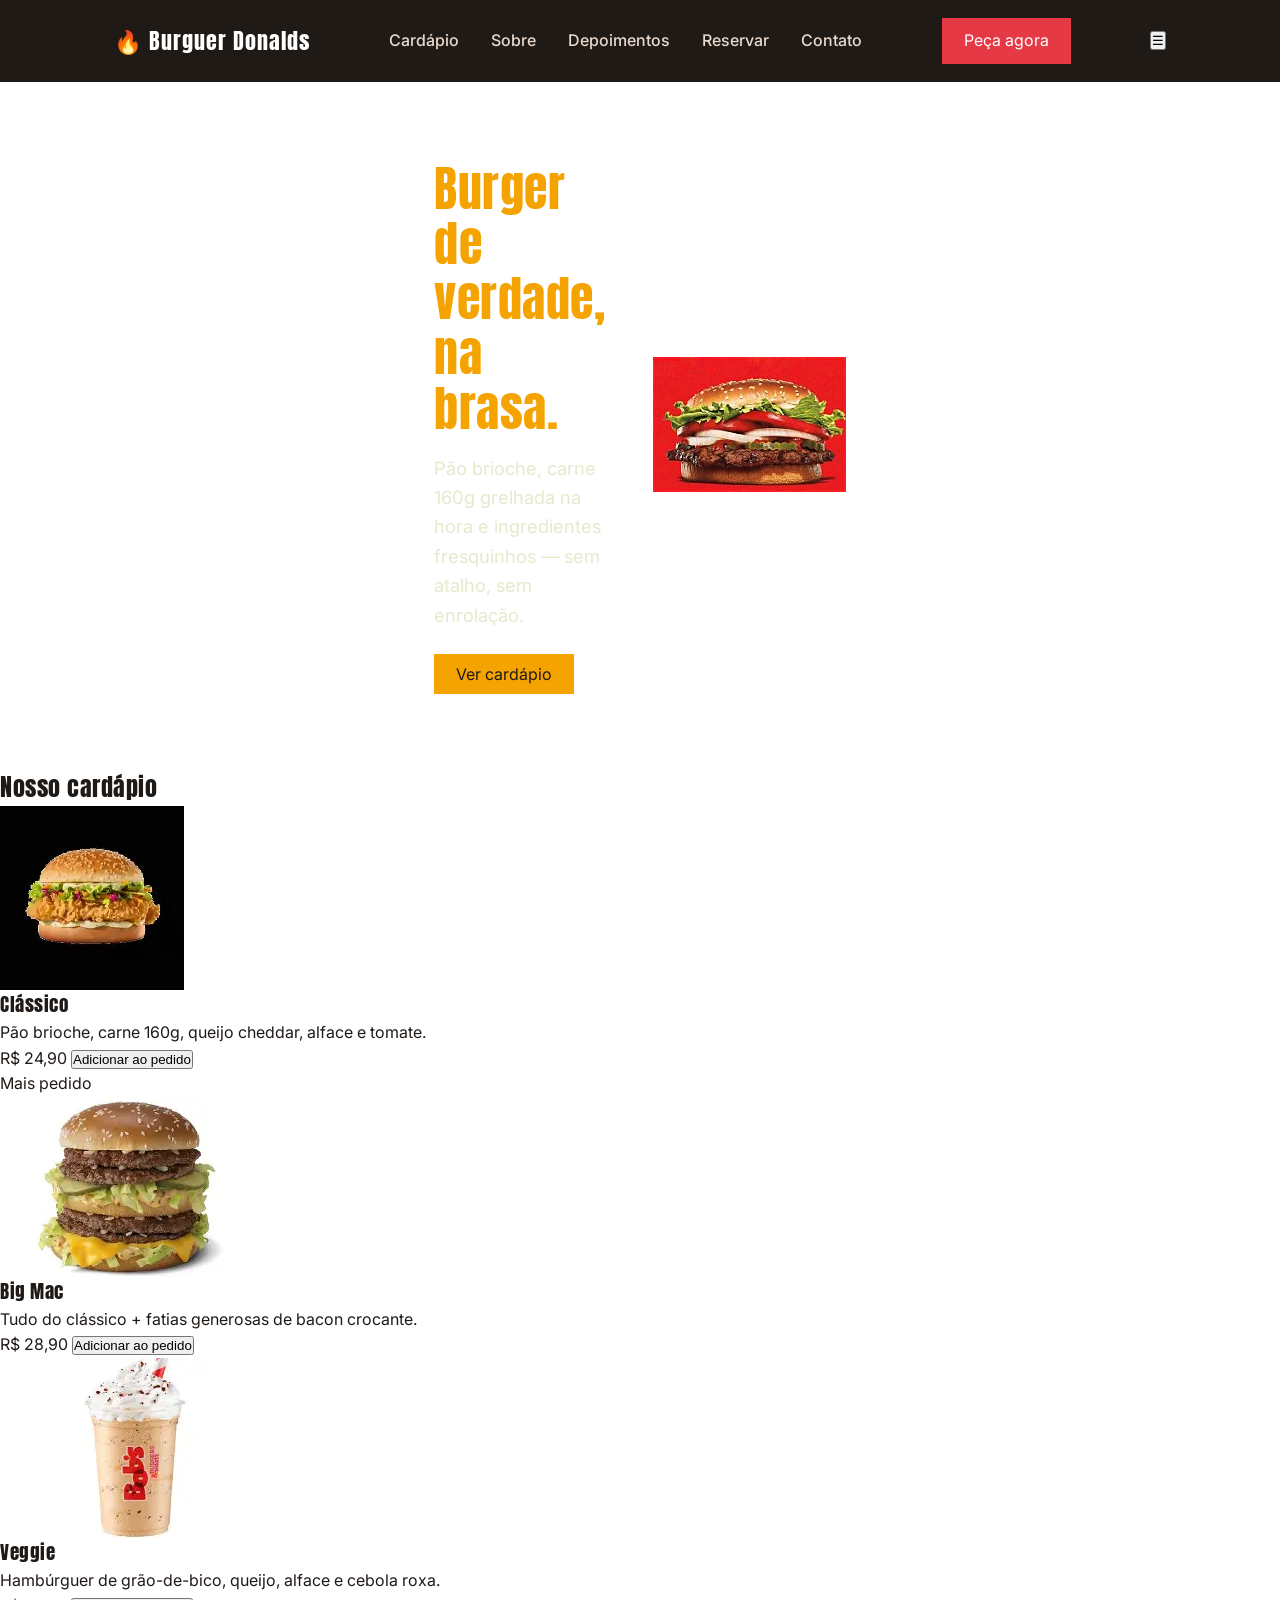
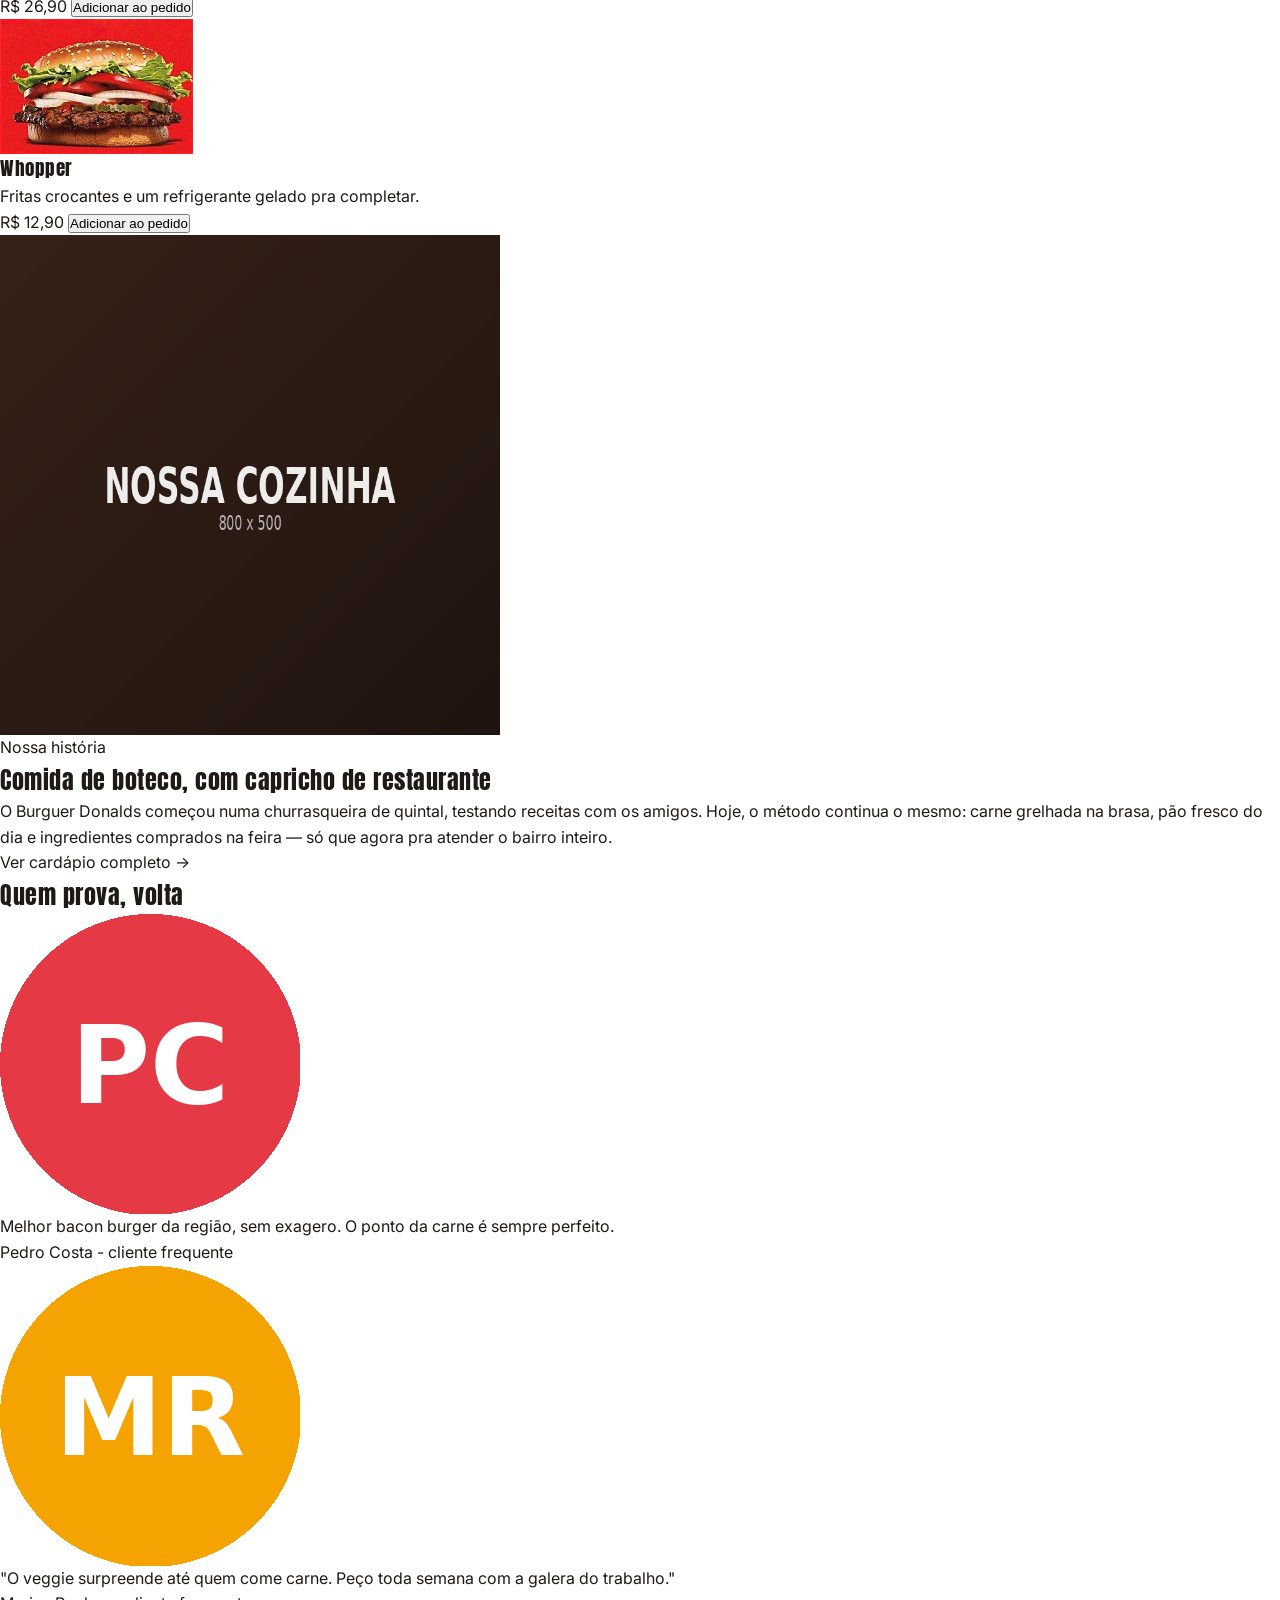
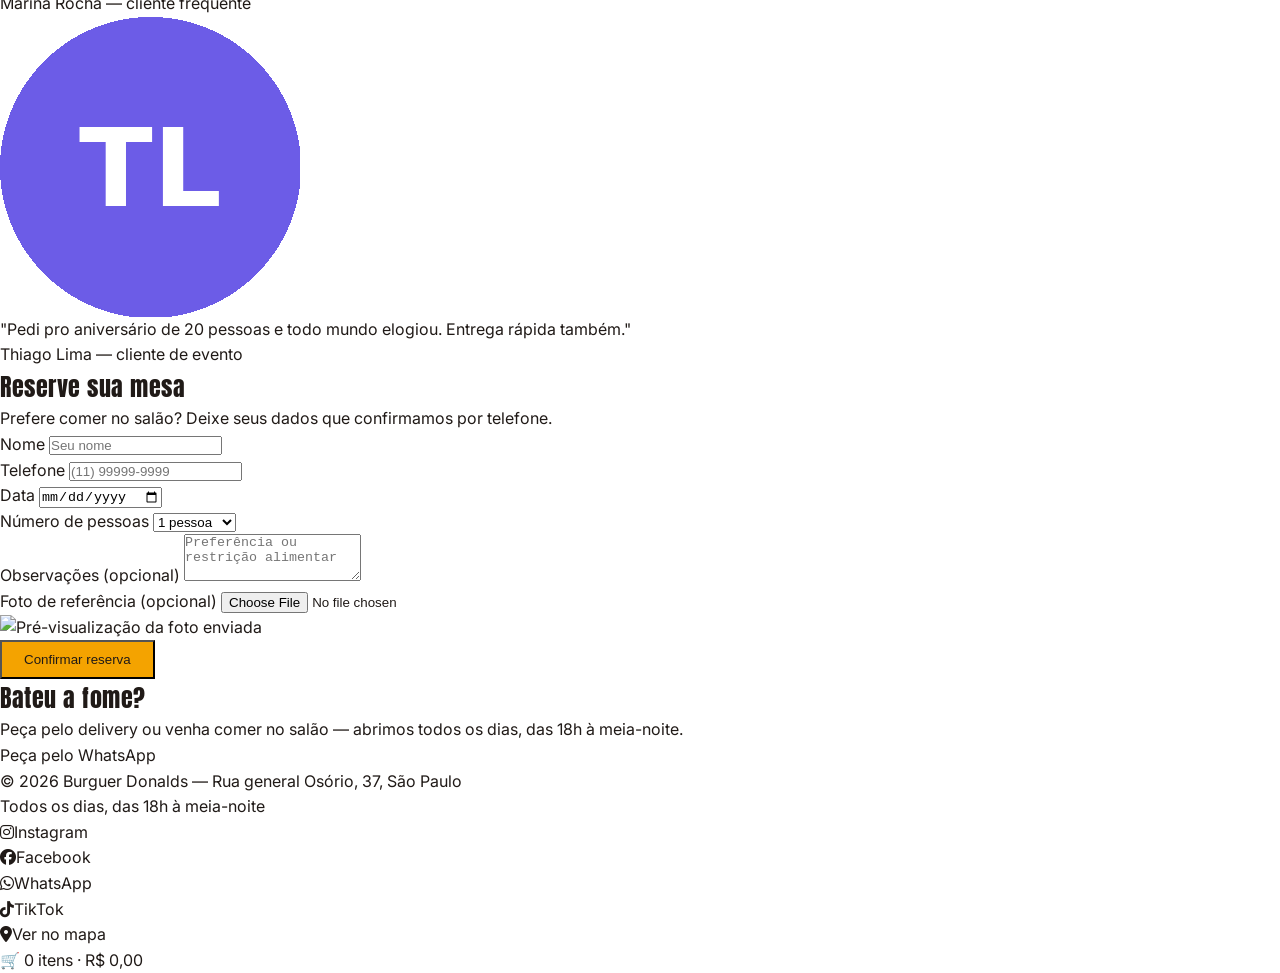
==== commit ff7f6822: "refactor mudanca e erro do front obs: focar em resolver" ====
--- a/Burguer-donalds/index.html
+++ b/Burguer-donalds/index.html
@@ -37,7 +37,7 @@
 
   <main>
     <section class="destaque">
-      <div class="destaque-conteudo">
+      <div class="destaque-conteudo destaque-imagem">
         <div class="destaque-texto">
           <h1>Burger de verdade,<br />na brasa.</h1>
           <p>
@@ -46,52 +46,56 @@
           </p>
           <a href="#cardapio" class="botao botao-primario">Ver cardápio</a>
         </div>
-        <img src="assets/icons/burger-classico.svg" alt="">
+        <img src="assets/icons/whopper.jpg" alt="" class="destaque-imagem">
       </div>
     </section>
 
     <section class="cardapio" id="cardapio">
       <h2>Nosso cardápio</h2>
+
       <div class="cardapio-cartoes">
         <article class="cardapio-cartao">
           <div class="cardapio-icone">
-            <img src="assets/icons/burger-classico.svg" alt="Ilustração do burger Clássico">
-          </div>
+            <img src="assets/icons/crunch salad.webp" alt="Ilustração do crunch salad" class="destaque-imagem">
+           </div>
           <h3>Clássico</h3>
-          <p>Pão brioche, carne 160g, queijo, alface e tomate.</p>
+          <p>Pão brioche, carne 160g, queijo cheddar, alface e tomate.</p>
           <span class="preco">R$ 24,90</span>
           <button class="adicionar-carrinho" data-name="Clássico" data-price="24.90">Adicionar ao pedido</button>
         </article>
+
         <article class="cardapio-cartao">
           <span class="selo">Mais pedido</span>
           <div class="cardapio-icone">
-            <img src="assets/icn/burger-bacon.svg" alt="Ilustração do burger Bacon">
+            <img src="assets/icons/Big mac.webp" alt="Ilustração do big mac">
           </div>
-          <h3>milk shake</h3>
+          <h3>Big Mac</h3>
           <p>Tudo do clássico + fatias generosas de bacon crocante.</p>
           <span class="preco">R$ 28,90</span>
           <button class="adicionar-carrinho" data-name="Bacon" data-price="28.90">Adicionar ao pedido</button>
         </article>
+
         <article class="cardapio-cartao">
           <div class="cardapio-icone">
-            <img src="assets/icn/burger-veggie.svg" alt="Ilustração do burger Veggie">
+            <img src="assets/icons/milk shake bobs.webp" alt="Ilustração do milk shake bobs">
           </div>
           <h3>Veggie</h3>
           <p>Hambúrguer de grão-de-bico, queijo, alface e cebola roxa.</p>
           <span class="preco">R$ 26,90</span>
           <button class="adicionar-carrinho" data-name="Veggie" data-price="26.90">Adicionar ao pedido</button>
         </article>
+
         <article class="cardapio-cartao">
           <div class="cardapio-icone cardapio-icone-combo">
-            <img src="assets/icn/fritas.svg" alt="Porção de fritas">
-            <img src="assets/icn/bebida.svg" alt="Refrigerante gelado">
+            <img src="assets/icons/whopper.jpg" alt="Whopper">
           </div>
-          <h3>Combo Fritas + Refri</h3>
+          <h3>Whopper</h3>
           <p>Fritas crocantes e um refrigerante gelado pra completar.</p>
           <span class="preco">R$ 12,90</span>
-          <button class="adicionar-carrinho" data-name="Combo Fritas + Refri" data-price="12.90">Adicionar ao
+          <button class="adicionar-carrinho" data-name="Whopper" data-price="12.90">Adicionar ao
             pedido</button>
         </article>
+
       </div>
     </section>
 
--- a/Burguer-donalds/style.css
+++ b/Burguer-donalds/style.css
@@ -107,4 +107,42 @@
     (--color-dark), #3a241a;
     width: 100%;
     padding: 80px 24px;
-}+}   
+
+.destaque-conteudo {
+    max-width: 100%;
+   margin: 0 auto;
+   display: flex;
+   align-items: center;
+   justify-content: center;
+   gap: 48px;
+   color: #fff
+    }
+
+    .destaque-texto {
+        flex: 1 1 400px;
+    }
+
+    .destaque h1 {
+        font-size: 3rem;
+        line-height: 1.15;
+        margin-bottom: 16px;
+        color: var(--color-accent);
+    }
+
+    .destaque p {
+        font-size: 1.15rem;
+        color: #e8e8cd;
+        max-width: 480x;
+        margin-bottom: 32px;
+    }
+
+    .destaque-imagem  {
+        max-width: 300px;
+        flex: 1 1 260px;
+    }
+
+    .destaque-imagem img {
+        width: 100%;
+        height: auto;
+    }
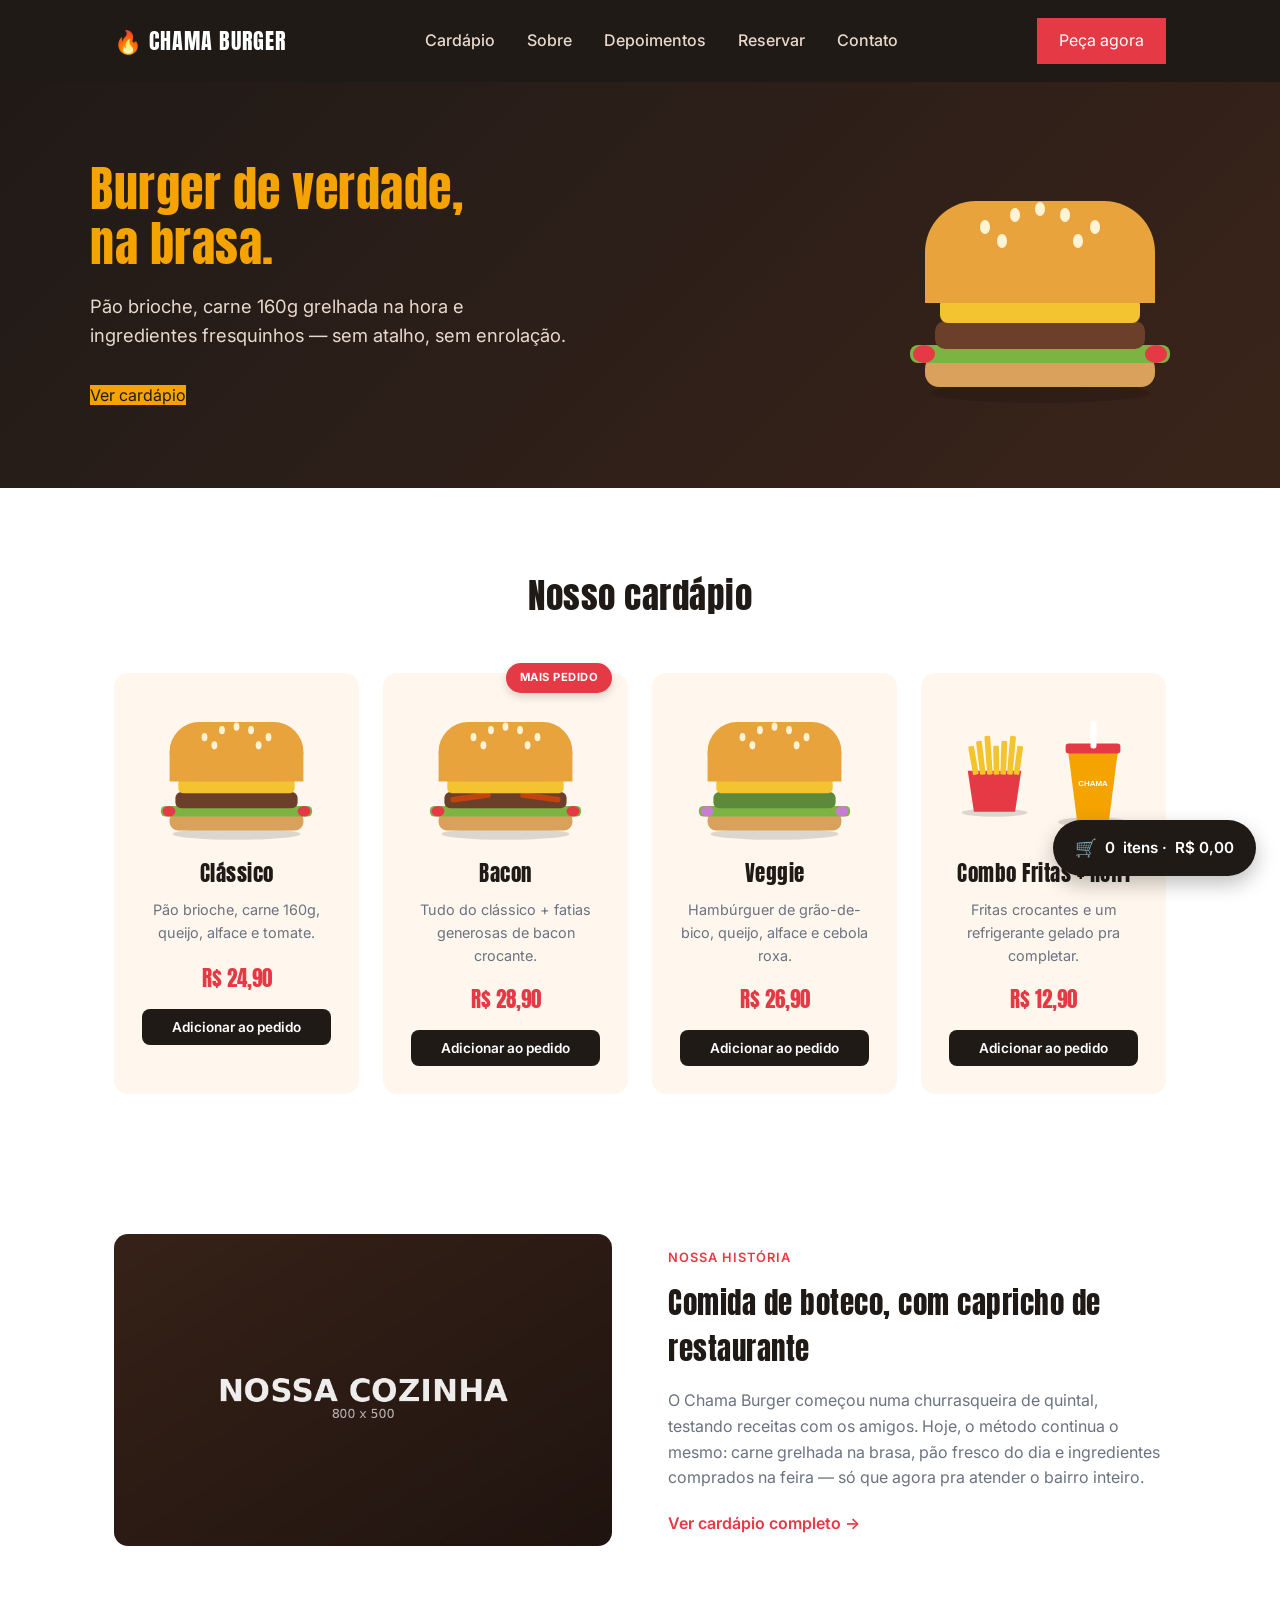
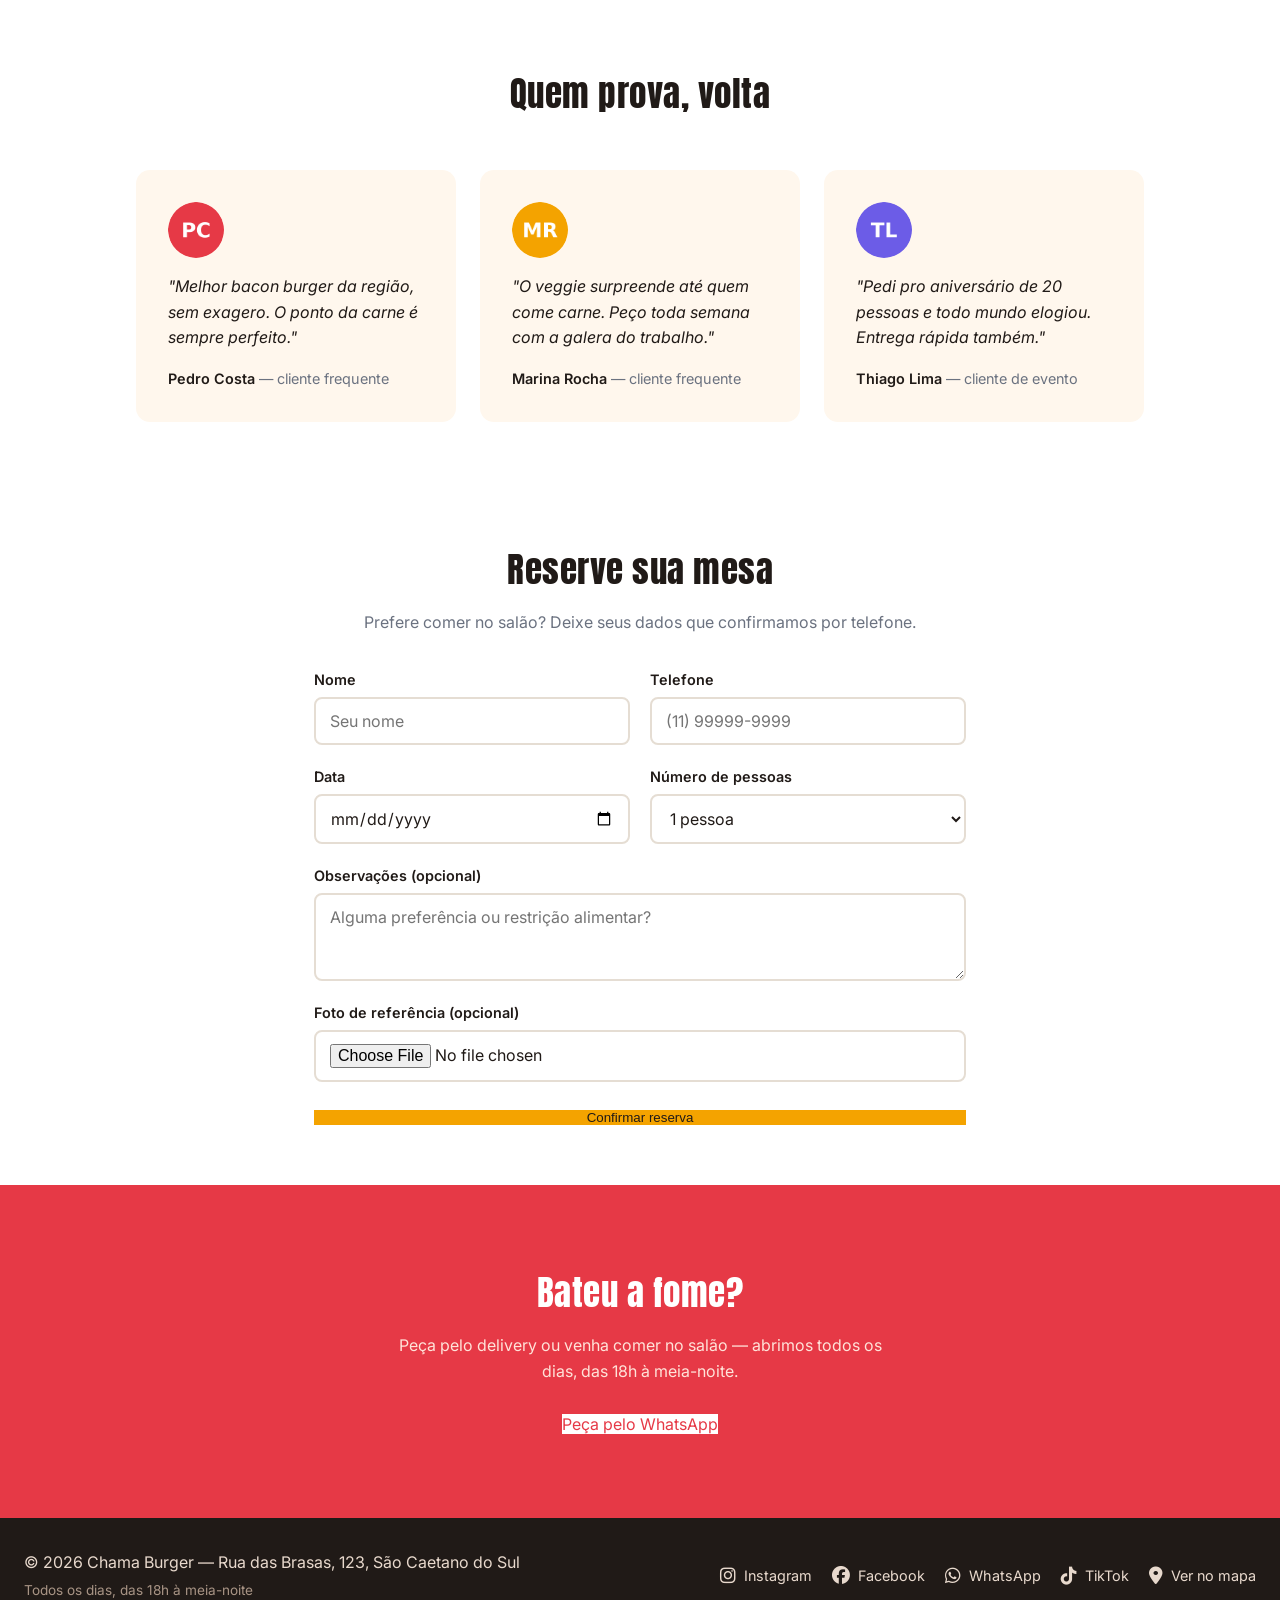
==== commit 01c73a5e: "refactor alteração de arquivos e atualização em index.html e style.css" ====
--- a/Burguer-donalds/index.html
+++ b/Burguer-donalds/index.html
@@ -1,26 +1,31 @@
-<!doctype html>
-<html lang="pt-BR">
-
+<!DOCTYPE html>
+<html lang="pt-br">
 <head>
-  <meta charset="UTF-8" />
-  <meta name="viewport" content="width=device-width, initial-scale=1.0" />
-  <title>Chama Burger</title>
-
-  <link rel="preconnect" href="https://fonts.googleapis.com" />
-  <link rel="preconnect" href="https://fonts.gstatic.com" crossorigin />
-
-  <link href="https://fonts.googleapis.com/css2?family=Anton&family=Inter:wght@400;500;600&display=swap"
-    rel="stylesheet" />
-
-  <link rel="stylesheet" href="https://cdnjs.cloudflare.com/ajax/libs/font-awesome/6.5.2/css/all.min.css" />
-
-  <link rel="stylesheet" href="style.css" />
+  <meta charset="UTF-8">
+  <meta name="viewport" content="width=device-width, initial-scale=1.0">
+  <title>Chama Burger — Burger na brasa, do jeito certo</title>
+
+  <link rel="preconnect" href="https://fonts.googleapis.com">
+  <link rel="preconnect" href="https://fonts.gstatic.com" crossorigin> <!--CORS = Cross-Origin Resource Sharing ("compartilhamento de recursos entre origens diferentes"). Se qualquer um desses três for diferente, já é uma "origem diferente".
+
+  Como o CORS libera isso:
+
+  O servidor que tem o recurso (a fonte, a API, etc.) pode responder com um cabeçalho HTTP dizendo "pode, esse outro domínio tem permissão":-->
+
+  <link href="https://fonts.googleapis.com/css2?family=Anton&family=Inter:wght@400;500;600&display=swap" rel="stylesheet">
+
+  <!-- Font Awesome: biblioteca de ícones prontos, usados como <i class="fa-..."></i> -->
+  <!--Site oficial : https://fontawesome.com/
+   (aba "Icons") e ver o nome exato da classe (ex: fa-brands fa-whatsapp) pra usar no HTML.-->
+  <link rel="stylesheet" href="https://cdnjs.cloudflare.com/ajax/libs/font-awesome/6.5.2/css/all.min.css">
+
+  <link rel="stylesheet" href="style.css">
 </head>
-
 <body>
+
   <header class="cabecalho-site">
     <nav class="barra-navegacao">
-      <a href="#" class="logo">🔥 Burguer Donalds</a>
+      <a href="#" class="logo">🔥 CHAMA BURGER</a>
       <ul class="links-menu" id="linksMenu">
         <li><a href="#cardapio">Cardápio</a></li>
         <li><a href="#sobre">Sobre</a></li>
@@ -29,84 +34,80 @@
         <li><a href="#contato">Contato</a></li>
       </ul>
       <a href="#pedir" class="botao botao-nav">Peça agora</a>
-      <button class="menu-alternar" id="menuAlternar" aria-label="Abrir menu">
-        ☰
-      </button>
+      <button class="menu-alternar" id="menuAlternar" aria-label="Abrir menu">☰</button>
     </nav>
   </header>
 
   <main>
+
+    <!-- DESTAQUE (hero) -->
     <section class="destaque">
-      <div class="destaque-conteudo destaque-imagem">
+      <div class="destaque-conteudo">
         <div class="destaque-texto">
-          <h1>Burger de verdade,<br />na brasa.</h1>
-          <p>
-            Pão brioche, carne 160g grelhada na hora e ingredientes
-            fresquinhos — sem atalho, sem enrolação.
-          </p>
+          <h1>Burger de verdade,<br>na brasa.</h1>
+          <p>Pão brioche, carne 160g grelhada na hora e ingredientes fresquinhos — sem atalho, sem enrolação.</p>
           <a href="#cardapio" class="botao botao-primario">Ver cardápio</a>
         </div>
-        <img src="assets/icons/whopper.jpg" alt="" class="destaque-imagem">
-      </div>
+        <div class="destaque-imagem">
+          <img src="assets/icons/burger-classico.svg" alt="Ilustração de um hambúrguer clássico">
+        </div>
+      </div>
+
     </section>
 
     <section class="cardapio" id="cardapio">
       <h2>Nosso cardápio</h2>
-
       <div class="cardapio-cartoes">
         <article class="cardapio-cartao">
           <div class="cardapio-icone">
-            <img src="assets/icons/crunch salad.webp" alt="Ilustração do crunch salad" class="destaque-imagem">
-           </div>
+            <img src="assets/icons/burger-classico.svg" alt="Ilustração do burger Clássico">
+          </div>
           <h3>Clássico</h3>
-          <p>Pão brioche, carne 160g, queijo cheddar, alface e tomate.</p>
+          <p>Pão brioche, carne 160g, queijo, alface e tomate.</p>
           <span class="preco">R$ 24,90</span>
           <button class="adicionar-carrinho" data-name="Clássico" data-price="24.90">Adicionar ao pedido</button>
         </article>
-
-        <article class="cardapio-cartao">
-          <span class="selo">Mais pedido</span>
+        <article class="cardapio-cartao">
+          <span class="selo">Mais pedido</span> 
           <div class="cardapio-icone">
-            <img src="assets/icons/Big mac.webp" alt="Ilustração do big mac">
-          </div>
-          <h3>Big Mac</h3>
+            <img src="assets/icons/burger-bacon.svg" alt="Ilustração do burger Bacon">
+          </div>
+          <h3>Bacon</h3>
           <p>Tudo do clássico + fatias generosas de bacon crocante.</p>
           <span class="preco">R$ 28,90</span>
           <button class="adicionar-carrinho" data-name="Bacon" data-price="28.90">Adicionar ao pedido</button>
         </article>
-
         <article class="cardapio-cartao">
           <div class="cardapio-icone">
-            <img src="assets/icons/milk shake bobs.webp" alt="Ilustração do milk shake bobs">
+            <img src="assets/icons/burger-veggie.svg" alt="Ilustração do burger Veggie">
           </div>
           <h3>Veggie</h3>
           <p>Hambúrguer de grão-de-bico, queijo, alface e cebola roxa.</p>
           <span class="preco">R$ 26,90</span>
           <button class="adicionar-carrinho" data-name="Veggie" data-price="26.90">Adicionar ao pedido</button>
         </article>
-
         <article class="cardapio-cartao">
           <div class="cardapio-icone cardapio-icone-combo">
-            <img src="assets/icons/whopper.jpg" alt="Whopper">
-          </div>
-          <h3>Whopper</h3>
+            <img src="assets/icons/fritas.svg" alt="Porção de fritas">
+            <img src="assets/icons/bebida.svg" alt="Refrigerante gelado">
+          </div>
+          <h3>Combo Fritas + Refri</h3>
           <p>Fritas crocantes e um refrigerante gelado pra completar.</p>
           <span class="preco">R$ 12,90</span>
-          <button class="adicionar-carrinho" data-name="Whopper" data-price="12.90">Adicionar ao
-            pedido</button>
-        </article>
-
-      </div>
-    </section>
-
+          <button class="adicionar-carrinho" data-name="Combo Fritas + Refri" data-price="12.90">Adicionar ao pedido</button>
+        </article>
+      </div>
+    </section>
+
+    <!-- SOBRE -->
     <section class="sobre" id="sobre">
       <div class="sobre-imagem">
-        <img src="assets/images/sobre-burger.jpg" alt="" width="500" height="500">
+        <img src="assets/images/sobre-burger.jpg" alt="Cozinha do Chama Burger" width="800" height="500">
       </div>
       <div class="sobre-texto">
         <span class="rotulo-secao">Nossa história</span>
         <h2>Comida de boteco, com capricho de restaurante</h2>
-        <p>O Burguer Donalds começou numa churrasqueira de quintal, testando receitas com os
+        <p>O Chama Burger começou numa churrasqueira de quintal, testando receitas com os
           amigos. Hoje, o método continua o mesmo: carne grelhada na brasa, pão fresco
           do dia e ingredientes comprados na feira — só que agora pra atender o bairro
           inteiro.</p>
@@ -114,13 +115,14 @@
       </div>
     </section>
 
+    <!-- DEPOIMENTOS -->
     <section class="depoimentos" id="depoimentos">
       <h2>Quem prova, volta</h2>
       <div class="depoimentos-cartoes">
         <article class="depoimento">
-          <img src="assets/images/avatar-pc.png" alt="" class="avatar">
-          <p class="citacao">Melhor bacon burger da região, sem exagero. O ponto da carne é sempre perfeito.</p>
-          <p class="autor">Pedro Costa <span> - cliente frequente</span></p>
+          <img src="assets/images/avatar-pc.png" alt="Foto de Pedro Costa" class="avatar">
+          <p class="citacao">"Melhor bacon burger da região, sem exagero. O ponto da carne é sempre perfeito."</p>
+          <p class="autor">Pedro Costa <span>— cliente frequente</span></p>
         </article>
         <article class="depoimento">
           <img src="assets/images/avatar-mr.png" alt="Foto de Marina Rocha" class="avatar">
@@ -138,67 +140,59 @@
     <section class="reserva" id="reserva">
       <h2>Reserve sua mesa</h2>
       <p>Prefere comer no salão? Deixe seus dados que confirmamos por telefone.</p>
-
-      <form class="formulario-reserva" id="formulario-reserva">
+      <form class="formulario-reserva" id="formularioReserva">
         <div class="linha-formulario">
           <label for="nome">Nome</label>
           <input type="text" id="nome" name="nome" placeholder="Seu nome" required>
         </div>
-
         <div class="linha-formulario">
           <label for="telefone">Telefone</label>
           <input type="tel" id="telefone" name="telefone" placeholder="(11) 99999-9999" required>
         </div>
-
         <div class="linha-formulario">
           <label for="data">Data</label>
           <input type="date" id="data" name="data" required>
         </div>
-
         <div class="linha-formulario">
           <label for="pessoas">Número de pessoas</label>
           <select id="pessoas" name="pessoas">
-            <option value="1">1 pessoa</option>
-            <option value="2">2 pessoas</option>
+            <option value="1">1 pessoa</option> 
             <option value="3">3 pessoas</option>
             <option value="4">4 pessoas</option>
             <option value="5+">5 ou mais</option>
           </select>
         </div>
-
         <div class="linha-formulario linha-formulario-completa">
           <label for="mensagem">Observações (opcional)</label>
-          <textarea name="mensagem" id="mensagem" rows="3"
-            placeholder="Preferência ou restrição alimentar"></textarea>
-        </div>
-
+          <textarea id="mensagem" name="mensagem" rows="3" placeholder="Alguma preferência ou restrição alimentar?"></textarea>
+        </div>
         <div class="linha-formulario linha-formulario-completa">
           <label for="foto">Foto de referência (opcional)</label>
-          <input type="file" id="foto" name="foto" accept="image/*">
-          <img id="previaFoto" src="" class="previa-foto" alt="Pré-visualização da foto enviada" hidden>
-        </div>
-
+          <input type="file" id="foto" name="foto" accept="image/*"> 
+
+          <img id="previaFoto" class="previa-foto" alt="Prévia da imagem selecionada" hidden>
+        </div>
         <button type="submit" class="botao botao-primario formulario-enviar">Confirmar reserva</button>
       </form>
-
-      <div class="confirmacao-reserva" id="confirmacao-reserva"></div>
-    </section>
-
-    <section class="chamada-acao" id="pedir">
+      
+      <div class="confirmacao-reserva" id="confirmacaoReserva"></div>
+    </section>
+
+    
+    <section class="chamada-acao" id="pedir"> 
       <h2>Bateu a fome?</h2>
       <p>Peça pelo delivery ou venha comer no salão — abrimos todos os dias, das 18h à meia-noite.</p>
       <a href="#" class="botao botao-realce">Peça pelo WhatsApp</a>
     </section>
-
   </main>
 
   <footer class="rodape-site" id="contato">
     <div class="rodape-info">
-      <p>&copy; 2026 Burguer Donalds — Rua general Osório, 37, São Paulo</p>
+      <p>&copy; 2026 Chama Burger — Rua das Brasas, 123, São Caetano do Sul</p>
       <p class="rodape-horario">Todos os dias, das 18h à meia-noite</p>
     </div>
-
-    <ul class="rodape-links">
+  
+    <ul class="rodape-links"> 
       <li><a href="#" aria-label="Instagram"><i class="fa-brands fa-instagram"></i><span>Instagram</span></a></li>
       <li><a href="#" aria-label="Facebook"><i class="fa-brands fa-facebook"></i><span>Facebook</span></a></li>
       <li><a href="#" aria-label="WhatsApp"><i class="fa-brands fa-whatsapp"></i><span>WhatsApp</span></a></li>
@@ -206,11 +200,13 @@
       <li><a href="#" aria-label="Ver no mapa"><i class="fa-solid fa-location-dot"></i><span>Ver no mapa</span></a></li>
     </ul>
   </footer>
+
+
   <div class="resumo-carrinho" id="resumoCarrinho">
     <span class="carrinho-icone">🛒</span>
     <span id="carrinhoQuantidade">0</span> itens · <span id="carrinhoTotal">R$ 0,00</span>
   </div>
+
   <script src="script.js"></script>
 </body>
-
-</html>+</html>
--- a/Burguer-donalds/style.css
+++ b/Burguer-donalds/style.css
@@ -1,148 +1,572 @@
-:root {
-    --color-primary: #E63946;
-    /* vermelho principal — usado nos botões .botao-nav, .botao-primario:hover-shadow, .preco, .selo, .chamada-acao, etc */
-    --color-primary-dark: #C1272D;
-    /* vermelho mais escuro — reservado pra estados de hover mais fortes */
-    --color-accent: #F4A300;
-    /* amarelo/mostarda — cor do <h1> dentro de .destaque e do .botao-primario */
-    --color-dark: #201A17;
-    /* quase-preto — fundo do <header class="cabecalho-site"> e do <footer class="rodape-site"> */
-    --color-light: #FFF7ED;
-    /* creme — fundo dos cards .cardapio-cartao e .depoimento */
-    --color-gray: #6b7280;
-    --radius: 14px;
-    --font-titulo: "Anton", Impact, sans-serif;
-    --font-base: "Inter", Roboto, Helvetica, arial,
-     sans-serif;
-}
-
-
-* {
-    margin: 0;
-    padding: 0;
-    box-sizing: border-box;
-}
-
-body {
-    font-family: var(--font-base);
-    line-height: 1.6;
-    color: var(--color-dark);
-}
-
-h1, h2, h3 {
-    font-family: var(--font-titulo);
-    font-weight: 400;
-    letter-spacing: 0.5px;
-}
-
-a {
-    text-decoration: none;
-    color: inherit;
-}
-
-ul {
-    list-style: none;
-}
-
-img {
-    max-width: 100%;
-    display: block;
-}
-
-.botao-nav {
-    background: var(--color-primary);
-    color: #fff;
-    padding: 10px 22px;
-}
-
-.cabecalho-site {
-    background: var(--color-dark);
-    position: sticky;
-    top: 0;
-    z-index: 10;
-}
-
-.barra-navegacao {
-    max-width: 1100px;
-    color: #fff;
-    margin: 0 auto;
-   display: flex;
-   align-items: center;
-   justify-content: space-between;
-   padding: 18px 24px;
-}
-.logo {
-    font-family: var(--font-titulo);
-    font-size: 1.4rem;
-    color: #fff;
-    letter-spacing: 1px;
-}
-
-.links-menu {
-    display: flex;
-    gap: 32px;
-}
-
-.links-menu a {
-    color: #e8d9cd;
-    font-weight: 500;
-}
-
-.links-menu a:hover {
-    color: #fff;
-}
-
-.botao-primario {
-    background: var(--color-accent);
-    color: var(--color-dark);
-    padding: 10px 22px;
-}
-
-.botao-primario:hover {
-    box-shadow: 0 8px 20px rgba(244, 163, 0, 0.4);
-}
-
-.destaque {
-    background: linear-gradient(135deg, var)
-    (--color-dark), #3a241a;
-    width: 100%;
-    padding: 80px 24px;
-}   
-
-.destaque-conteudo {
-    max-width: 100%;
-   margin: 0 auto;
-   display: flex;
-   align-items: center;
-   justify-content: center;
-   gap: 48px;
-   color: #fff
-    }
-
-    .destaque-texto {
-        flex: 1 1 400px;
-    }
-
-    .destaque h1 {
-        font-size: 3rem;
-        line-height: 1.15;
-        margin-bottom: 16px;
-        color: var(--color-accent);
-    }
-
-    .destaque p {
-        font-size: 1.15rem;
-        color: #e8e8cd;
-        max-width: 480x;
-        margin-bottom: 32px;
-    }
-
-    .destaque-imagem  {
-        max-width: 300px;
-        flex: 1 1 260px;
-    }
-
-    .destaque-imagem img {
-        width: 100%;
-        height: auto;
-    }+
+/* ---------- 1. Reset + Variaveis ---------- */
+
+:root {                                            /* :root = elemento raiz do HTML (o <html>); as variáveis abaixo ficam disponíveis pra qualquer seletor deste arquivo */
+  --color-primary: #E63946;                        /* vermelho principal — usado nos botões .botao-nav, .botao-primario:hover-shadow, .preco, .selo, .chamada-acao, etc */
+  --color-primary-dark: #C1272D;                   /* vermelho mais escuro — reservado pra estados de hover mais fortes */
+  --color-accent: #F4A300;                         /* amarelo/mostarda — cor do <h1> dentro de .destaque e do .botao-primario */
+  --color-dark: #201A17;                           /* quase-preto — fundo do <header class="cabecalho-site"> e do <footer class="rodape-site"> */
+  --color-light: #FFF7ED;                          /* creme — fundo dos cards .cardapio-cartao e .depoimento */
+  --color-gray: #6b7280;                           /* cinza — cor dos parágrafos secundários (.cardapio-cartao p, .sobre-texto p, .rodape-horario) */
+  --radius: 14px;                                  /* raio padrão de cantos arredondados — reaproveitado em .cardapio-cartao, .sobre-imagem img, .confirmacao-reserva */
+  --font-titulo: 'Anton', Impact, sans-serif;       /* fonte "chapada" usada nos títulos (h1, h2, h3, .logo) */
+  --font-base: 'Inter', Roboto, Helvetica, Arial, sans-serif; /* fonte usada no texto corrido (body, botões, formulário) */
+}
+
+* {                                                 /* * = TODOS os elementos do HTML, sem exceção */
+  margin: 0;                                        /* zera a margem padrão que cada navegador dá a tags como h1, p, ul */
+  padding: 0;                                        /* zera o padding padrão (ex.: o recuo que <ul> tem por causa das bolinhas) */
+  box-sizing: border-box;                             /* padding e border passam a contar DENTRO da largura definida, não somam a ela */
+}
+
+body {                                              /* <body> — envolve todo o conteúdo visível da página */
+  font-family: var(--font-base);                     /* aplica a fonte padrão a todo texto que não sobrescrever isso depois */
+  color: var(--color-dark);                          /* cor do texto padrão do site inteiro */
+  line-height: 1.6;                                  /* espaçamento entre linhas, deixa parágrafos mais respiráveis */
+}
+
+h1, h2, h3 {                                        /* qualquer <h1>/<h2>/<h3> do HTML (títulos do destaque, cardápio, sobre, depoimentos, reserva, chamada de ação) */
+  font-family: var(--font-titulo);                   /* troca pra fonte "chapada" (Anton) só nos títulos */
+  font-weight: 400;                                   /* Anton já é bem "grossa" visualmente, então usamos peso normal */
+  letter-spacing: 0.5px;                              /* espaçamento extra entre letras, ajuda a legibilidade da fonte condensada */
+}
+
+a {                                                  /* todo <a> do HTML: .logo, .links-menu a, .link-seta, .rodape-links a, .botao etc */
+  text-decoration: none;                              /* remove o sublinhado azul padrão dos links */
+  color: inherit;                                     /* o link usa a cor do elemento pai em vez do azul/roxo padrão do navegador */
+}
+
+ul {                                                 /* <ul class="links-menu"> e <ul class="rodape-links"> */
+  list-style: none;                                   /* remove as bolinhas (marcadores) de lista */
+}
+
+img {                                                /* toda <img> do HTML: destaque-imagem img, avatar, sobre-imagem img, cardapio-icone img, previa-foto */
+  max-width: 100%;                                    /* a imagem nunca ultrapassa a largura do elemento pai (evita "vazar" o layout) */
+  display: block;                                     /* tira o espaço fantasma que <img> tem por padrão (por ser inline como texto) */
+}
+
+/* ---------- 2. Botoes + Header / Navbar ---------- */
+
+
+
+.botao-nav {                                        /* botão "Peça agora" dentro de <nav class="barra-navegacao"> (index.html) */
+  background: var(--color-primary);                   /* fundo vermelho, se destaca no header escuro */
+  color: #fff;                                        /* texto branco, contraste com o fundo vermelho */
+  padding: 10px 22px;                                  /* padding menor que o .botao genérico, botão da barra de navegação é mais compacto */
+}
+
+.cabecalho-site {                                   /* <header class="cabecalho-site"> — envolve toda a barra de navegação */
+  background: var(--color-dark);                      /* fundo escuro do cabeçalho, contrasta com o resto da página */
+  position: sticky;                                    /* gruda no topo ao rolar a página, mas mantém o lugar normal antes disso */
+  top: 0;                                              /* distância do topo em que ele "gruda" (0 = encostado no topo da janela) */
+  z-index: 10;                                         /* garante que o header fique por CIMA do conteúdo das seções ao rolar */
+}
+
+.barra-navegacao {                                  /* <nav class="barra-navegacao"> dentro do cabecalho-site — contém logo, links e botão */
+  max-width: 1100px;                                   /* largura máxima do conteúdo, igual usada em .cardapio, .sobre, .depoimentos */
+  margin: 0 auto;                                      /* centraliza a barra de navegação horizontalmente dentro do header */
+  display: flex;                                       /* coloca logo + menu + botão lado a lado, na mesma linha */
+  align-items: center;                                 /* alinha os três verticalmente ao centro */
+  justify-content: space-between;                      /* logo na ponta esquerda, botão na ponta direita, menu no meio */
+  padding: 18px 24px;                                  /* respiro interno da barra de navegação em relação às bordas da tela */
+}
+.logo {                                             /* <a class="logo">🔥 CHAMA BURGER</a> dentro da barra de navegação */
+  font-family: var(--font-titulo);                     /* usa a fonte de título mesmo sendo um <a> */
+  font-size: 1.4rem;                                    /* tamanho do texto do logo */
+  color: #fff;                                          /* logo branco sobre o fundo escuro do header */
+  letter-spacing: 1px;                                  /* espaçamento entre letras do nome da marca */
+}
+.links-menu {                                       /* <ul class="links-menu" id="linksMenu"> — a lista de links do menu */
+  display: flex;                                       /* os <li> ficam em linha, lado a lado, em vez de empilhados */
+  gap: 32px;                                            /* espaço entre cada link, sem precisar de margin em cada <li> */
+}
+.links-menu a {                                     /* cada <a> dentro dos <li> de .links-menu */
+  color: #e8d9cd;                                      /* bege claro, cor padrão dos links do menu */
+  font-weight: 500;                                     /* peso médio, um pouco mais forte que o texto comum */
+}
+.links-menu a:hover {                               /* quando o mouse passa sobre um link do menu */
+  color: #fff;                                          /* fica branco puro, dando destaque visual */
+}
+
+/* ---------- 3. Destaque / Hero (com técnica de fundo full-width) ---------- */
+
+.botao-primario {                                   /* botão "Ver cardápio" (destaque) e "Confirmar reserva" (formulario-enviar) no index.html */
+  background: var(--color-accent);                    /* fundo amarelo/mostarda, cor de destaque do site */
+  color: var(--color-dark);                            /* texto escuro sobre o fundo claro, garante contraste */
+}
+.botao-primario:hover {                             /* hover do botão amarelo */
+  box-shadow: 0 8px 20px rgba(244, 163, 0, 0.4);       /* sombra amarela suave, reforça o efeito de "subir" do .botao:hover */
+}
+
+.destaque {                                         /* <section class="destaque"> — a faixa de destaque logo após o header */
+  background: linear-gradient(135deg, var(--color-dark), #3a241a); /* gradiente escuro que pinta TODA a largura da seção */
+  width: 100%;                                         /* ocupa 100% da largura da tela (comportamento padrão de <section>, reforçado aqui) */
+  padding: 80px 24px;                                  /* respiro vertical grande + margem lateral mínima em telas estreitas */
+}
+
+.destaque-conteudo {                                /* <div class="destaque-conteudo"> dentro de .destaque — organiza o CONTEÚDO, separado do fundo */
+  max-width: 1100px;                                   /* limita a largura do conteúdo, mesmo com o fundo (.destaque) ocupando a tela toda */
+  margin: 0 auto;                                      /* centraliza o conteúdo dentro da faixa colorida */
+  display: flex;                                       /* coloca .destaque-texto e .destaque-imagem lado a lado */
+  align-items: center;                                 /* alinha texto e imagem verticalmente ao centro */
+  justify-content: center;                             /* centraliza o bloco todo horizontalmente */
+  gap: 48px;                                            /* espaço entre o texto e a imagem do destaque */
+  color: #fff;                                          /* cor de texto padrão branca dentro do destaque (sobrescrita pelo h1 abaixo) */
+}
+.destaque-texto {                                   /* <div class="destaque-texto"> — coluna com h1, p e botão "Ver cardápio" */
+  flex: 1 1 400px;                                     /* cresce, encolhe, mas "quer" pelo menos 400px de largura */
+}
+.destaque h1 {                                      /* o <h1> dentro de .destaque (título principal da página) */
+  font-size: 3rem;                                     /* tamanho grande, é o maior título da página */
+  line-height: 1.15;                                    /* linhas mais "coladas", comum em títulos grandes */
+  margin-bottom: 20px;                                  /* espaço entre o título e o parágrafo abaixo */
+  color: var(--color-accent);                           /* sobrescreve o branco de .destaque-conteudo com o amarelo de destaque */
+}
+.destaque p {                                       /* o <p> de descrição dentro de .destaque-texto */
+  font-size: 1.15rem;                                   /* um pouco maior que o texto comum do site */
+  color: #e8d9cd;                                       /* bege claro, mesma cor usada nos links do menu */
+  max-width: 480px;                                     /* impede que a linha de texto fique longa demais e difícil de ler */
+  margin-bottom: 32px;                                  /* espaço antes do botão "Ver cardápio" */
+}
+.destaque-imagem {                                  /* <div class="destaque-imagem"> — contém a <img> da ilustração do hambúrguer */
+  flex: 1 1 260px;                                     /* mesma lógica do .destaque-texto, mas com base menor (260px) */
+  max-width: 300px;                                     /* trava o tamanho máximo da coluna da imagem */
+}
+.destaque-imagem img {                              /* a <img> específica dentro de .destaque-imagem */
+  width: 100%;                                          /* preenche toda a largura disponível do .destaque-imagem */
+  height: auto;                                          /* mantém a proporção original da imagem, sem esticar/achatar */
+}
+
+/* ---------- 4. Cardapio (Flexbox + Box Model + position) ---------- */
+.cardapio {                                         /* <section class="cardapio" id="cardapio"> — seção do cardápio */
+  max-width: 1100px;                                   /* mesma largura de conteúdo usada na barra de navegação/destaque-conteudo */
+  margin: 0 auto;                                      /* centraliza a seção na página */
+  padding: 80px 24px;                                  /* respiro vertical grande entre seções + margem lateral mínima */
+  text-align: center;                                   /* centraliza o <h2> "Nosso Cardápio" */
+}
+.cardapio h2 {                                      /* o <h2> dentro de .cardapio */
+  font-size: 2.2rem;                                    /* tamanho padrão de título de seção (repetido em .depoimentos h2, .reserva h2, .chamada-acao h2) */
+  margin-bottom: 48px;                                  /* espaço grande antes dos cards do cardápio */
+}
+
+.cardapio-cartoes {                                 /* <div class="cardapio-cartoes"> — contém os quatro <article class="cardapio-cartao"> */
+  display: flex;                                       /* coloca os cards lado a lado */
+  gap: 24px;                                            /* espaço entre cada card */
+  flex-wrap: wrap;                                      /* deixa os cards quebrarem linha em telas menores, em vez de espremer */
+  justify-content: center;                              /* centraliza os cards quando sobra espaço na linha */
+}
+
+.cardapio-cartao {                                  /* cada <article class="cardapio-cartao"> (Clássico, Bacon, Veggie, Combo) */
+  background: var(--color-light);                      /* fundo creme, diferencia o card do fundo branco da página */
+  border-radius: var(--radius);                        /* cantos arredondados, mesmo raio padrão do site */
+  padding: 28px;                                       /* espaço interno do card */
+  flex: 1 1 220px;                                      /* cresce/encolhe, mas quer pelo menos 220px de largura */
+  max-width: 260px;                                     /* impede que o card fique largo demais quando sobra espaço */
+  position: relative;                                    /* cria a "referência" pro <span class="selo"> (position: absolute) se posicionar em relação a ESTE card */
+  transition: transform 0.2s ease, box-shadow 0.2s ease; /* anima suavemente o hover abaixo */
+}
+.cardapio-cartao:hover {                            /* quando o mouse passa sobre um card do cardápio */
+  transform: translateY(-6px);                        /* levanta o card 6px, efeito de destaque */
+  box-shadow: 0 12px 24px rgba(0, 0, 0, 0.12);         /* sombra suave que reforça a sensação de "levantado" */
+}
+
+.selo {                                             /* <span class="selo">Mais pedido</span> — só existe no card "Bacon" do index.html */
+  position: absolute;                                  /* sai do fluxo normal, não empurra o h3/p do card pra baixo */
+  top: -10px;                                           /* sobe 10px pra fora do topo do card (por causa do position: relative do .cardapio-cartao) */
+  right: 16px;                                          /* fica encostado perto da borda direita do card */
+  background: var(--color-primary);                     /* fundo vermelho, chama atenção */
+  color: #fff;                                           /* texto branco sobre o fundo vermelho */
+  font-size: 0.7rem;                                     /* texto pequeno, é só um selo, não deve competir com o título do card */
+  font-weight: 700;                                      /* bem forte, pra ficar legível mesmo pequeno */
+  text-transform: uppercase;                             /* força o texto em maiúsculas ("MAIS PEDIDO") */
+  letter-spacing: 0.5px;                                 /* espaçamento entre letras, ajuda a leitura em maiúsculas */
+  padding: 6px 14px;                                     /* espaço interno do selo */
+  border-radius: 999px;                                  /* formato de "pílula", igual aos botões */
+  box-shadow: 0 4px 8px rgba(0, 0, 0, 0.15);             /* sombra leve, dá profundidade ao selo */
+}
+
+.cardapio-icone {                                   /* <div class="cardapio-icone"> que envolve a <img> de cada sabor de burger */
+  width: 100%;                                          /* ocupa toda a largura do .cardapio-cartao */
+  height: 140px;                                        /* altura fixa, garante que todos os cards fiquem com a mesma altura de imagem */
+  margin-bottom: 16px;                                   /* espaço entre o ícone e o <h3> do nome do burger */
+}
+.cardapio-icone img {                               /* a <img> da ilustração dentro de .cardapio-icone */
+  width: 100%;                                          /* preenche a largura da caixa do ícone */
+  height: 100%;                                          /* preenche a altura fixa de 140px definida acima */
+  object-fit: contain;                                   /* evita esticar/distorcer a imagem caso a proporção não bata com 140px */
+}
+.cardapio-icone-combo {                             /* <div class="cardapio-icone cardapio-icone-combo"> — usado só no card "Combo Fritas + Refri" */
+  display: flex;                                         /* coloca as duas imagens (fritas + refri) lado a lado */
+  align-items: flex-end;                                 /* alinha as imagens pela base, como se estivessem "na mesa" */
+  justify-content: center;                               /* centraliza o par de imagens horizontalmente */
+  gap: 8px;                                              /* pequeno espaço entre as duas imagens do combo */
+}
+.cardapio-icone-combo img {                         /* cada <img> dentro do combo (duas imagens, ao contrário do .cardapio-icone normal) */
+  width: 48%;                                            /* cada imagem ocupa quase metade da largura, sobra espaço pro gap */
+  height: 100%;                                          /* preenche a altura do .cardapio-icone-combo */
+  object-fit: contain;                                   /* mesma proteção contra distorção usada em .cardapio-icone img */
+}
+.cardapio-cartao h3 {                               /* o <h3> com o nome do burger dentro do card */
+  font-size: 1.3rem;                                     /* tamanho do nome do produto */
+  margin-bottom: 8px;                                    /* espaço entre o nome e a descrição */
+}
+.cardapio-cartao p {                                /* o <p> de descrição do burger dentro do card */
+  color: var(--color-gray);                              /* cinza, texto secundário */
+  font-size: 0.9rem;                                      /* um pouco menor que o texto padrão */
+  margin-bottom: 16px;                                    /* espaço antes do preço */
+  min-height: 48px;                                       /* garante altura mínima, evita cards "tortos" quando a descrição é curta */
+}
+.preco {                                            /* <span class="preco">R$ 24,90</span> em cada card */
+  font-family: var(--font-titulo);                        /* usa a fonte de título, dá destaque ao valor */
+  color: var(--color-primary);                            /* vermelho, chama atenção pro preço */
+  font-size: 1.3rem;                                       /* tamanho maior que o texto normal do card */
+}
+
+/* ---------- 5. Sobre (imagem + texto, 2 colunas) ---------- */
+.sobre {                                            /* <section class="sobre" id="sobre"> — seção "Nossa história" */
+  max-width: 1100px;                                   /* mesma largura de conteúdo do resto do site */
+  margin: 0 auto;                                       /* centraliza a seção */
+  padding: 60px 24px;                                   /* respiro vertical/horizontal da seção */
+  display: flex;                                        /* coloca .sobre-imagem e .sobre-texto lado a lado */
+  align-items: center;                                  /* alinha as duas colunas verticalmente ao centro */
+  gap: 56px;                                            /* espaço entre a imagem e o texto */
+}
+.sobre-texto {                                      /* <div class="sobre-texto"> — coluna com rotulo-secao, h2, parágrafos e link */
+  flex: 1 1 400px;                                      /* cresce/encolhe, quer pelo menos 400px */
+}
+.rotulo-secao {                                     /* <span class="rotulo-secao">Nossa história</span> */
+  display: inline-block;                                 /* permite aplicar margin-bottom, que <span> normalmente ignora */
+  font-family: var(--font-base);                          /* usa a fonte de texto, não a de título */
+  font-size: 0.8rem;                                      /* texto pequeno, é só um rótulo acima do título */
+  font-weight: 600;                                       /* um pouco mais forte que o texto comum */
+  color: var(--color-primary);                             /* vermelho, mesma cor de destaque usada no resto do site */
+  text-transform: uppercase;                               /* força maiúsculas */
+  letter-spacing: 1px;                                     /* espaçamento entre letras, comum em rótulos/etiquetas */
+  margin-bottom: 12px;                                     /* espaço antes do <h2> da seção */
+}
+.sobre-texto h2 {                                   /* o <h2> dentro de .sobre-texto */
+  font-size: 1.8rem;                                       /* menor que os h2 centralizados (.cardapio h2 etc), pois fica ao lado da imagem */
+  margin-bottom: 16px;                                     /* espaço antes do primeiro parágrafo */
+}
+.sobre-texto p {                                    /* os <p> dentro de .sobre-texto */
+  color: var(--color-gray);                                /* cinza, texto secundário */
+  margin-bottom: 20px;                                     /* espaço entre parágrafos e antes do link "Ver cardápio completo" */
+}
+.link-seta {                                        /* <a class="link-seta">Ver cardápio completo →</a> */
+  color: var(--color-primary);                             /* vermelho, indica que é um link clicável */
+  font-weight: 600;                                        /* mais forte que texto comum */
+}
+.link-seta:hover {                                  /* hover do link com seta */
+  text-decoration: underline;                              /* sublinha ao passar o mouse, reforça que é clicável */
+}
+.sobre-imagem {                                     /* <div class="sobre-imagem"> — coluna com a foto da seção "Sobre" */
+  flex: 1 1 400px;                                         /* mesma proporção da coluna de texto */
+}
+.sobre-imagem img {                                 /* a <img> dentro de .sobre-imagem */
+  border-radius: var(--radius);                             /* cantos arredondados, mesmo raio padrão do site */
+  width: 100%;                                              /* preenche toda a largura da coluna */
+  height: auto;                                             /* mantém a proporção original da foto */
+}
+
+/* ---------- 6. Depoimentos (avatares + box model) ---------- */
+.depoimentos {                                      /* <section class="depoimentos" id="depoimentos"> */
+  max-width: 1100px;                                       /* mesma largura de conteúdo do resto do site */
+  margin: 0 auto;                                          /* centraliza a seção */
+  padding: 60px 24px;                                      /* respiro vertical/horizontal */
+  text-align: center;                                      /* centraliza o <h2> da seção */
+}
+.depoimentos h2 {                                   /* o <h2> "O que dizem" (ou similar) dentro de .depoimentos */
+  font-size: 2.2rem;                                       /* mesmo tamanho padrão de título de seção */
+  margin-bottom: 48px;                                     /* espaço antes dos cards de depoimento */
+}
+.depoimentos-cartoes {                              /* <div class="depoimentos-cartoes"> — contém os três <article class="depoimento"> */
+  display: flex;                                           /* cards lado a lado */
+  gap: 24px;                                               /* espaço entre eles */
+  flex-wrap: wrap;                                         /* quebra linha em telas menores */
+  justify-content: center;                                 /* centraliza quando sobra espaço */
+}
+.depoimento {                                       /* cada <article class="depoimento"> (Pedro, Marina, Thiago) */
+  background: var(--color-light);                          /* mesmo fundo creme usado no .cardapio-cartao */
+  border-radius: var(--radius);                            /* cantos arredondados padrão */
+  padding: 32px;                                           /* espaço interno do card de depoimento */
+  flex: 1 1 280px;                                         /* cresce/encolhe, quer pelo menos 280px */
+  max-width: 320px;                                        /* largura máxima do card */
+  text-align: left;                                        /* texto alinhado à esquerda (a seção pai está centralizada, mas o card não) */
+}
+.avatar {                                           /* <img class="avatar"> — foto do cliente dentro de cada .depoimento */
+  width: 56px;                                             /* largura fixa do avatar */
+  height: 56px;                                            /* altura igual à largura, necessário pro border-radius virar círculo */
+  border-radius: 50%;                                       /* com width = height, 50% transforma o quadrado em círculo perfeito */
+  margin-bottom: 16px;                                      /* espaço entre o avatar e a citação */
+}
+.citacao {                                          /* <p class="citacao"> — a frase do depoimento */
+  font-style: italic;                                       /* itálico, convenção visual pra citações */
+  color: var(--color-dark);                                 /* usa a cor escura padrão do texto */
+  margin-bottom: 16px;                                      /* espaço antes do nome do autor */
+}
+.autor {                                            /* <p class="autor"> — nome do cliente */
+  font-weight: 600;                                         /* nome em destaque, mais forte que o texto comum */
+  font-size: 0.9rem;                                        /* levemente menor que o texto padrão */
+}
+.autor span {                                       /* o <span> dentro de .autor (ex: "— cliente frequente") */
+  font-weight: 400;                                         /* peso normal, contrasta com o nome em negrito */
+  color: var(--color-gray);                                 /* cinza, indica que é uma informação secundária */
+}
+
+/* ---------- 7. Reserva (formulário) ---------- */
+.reserva {                                          /* <section class="reserva" id="reserva"> */
+  max-width: 700px;                                        /* mais estreita que as outras seções, formulário não precisa de linhas longas */
+  margin: 0 auto;                                          /* centraliza a seção */
+  padding: 60px 24px;                                      /* respiro vertical/horizontal */
+  text-align: center;                                      /* centraliza o h2 e o parágrafo de introdução */
+}
+.reserva h2 {                                       /* o <h2> "Reserve sua mesa" dentro de .reserva */
+  font-size: 2.2rem;                                       /* mesmo tamanho padrão de título de seção */
+  margin-bottom: 12px;                                     /* espaço menor, pois vem um parágrafo logo depois */
+}
+.reserva > p {                                      /* o <p> que é FILHO DIRETO de .reserva (o texto de intro, não os <p> internos do form) */
+  color: var(--color-gray);                                /* cinza, texto secundário */
+  margin-bottom: 32px;                                     /* espaço antes do formulário */
+}
+
+.formulario-reserva {                               /* <form class="formulario-reserva" id="formularioReserva"> */
+  display: flex;                                           /* organiza as .linha-formulario em linha */
+  flex-wrap: wrap;                                         /* quebra os campos em várias linhas quando não cabem */
+  gap: 20px;                                               /* espaço entre os campos do formulário */
+  text-align: left;                                        /* o formulário em si NÃO fica centralizado, mesmo dentro de .reserva */
+}
+.linha-formulario {                                 /* cada <div class="linha-formulario"> (nome, telefone, data, pessoas) */
+  flex: 1 1 220px;                                         /* quer pelo menos 220px — em telas largas cabem 2 por linha, em estreitas empilham sozinhos */
+  display: flex;                                           /* organiza label e input na vertical (ver flex-direction abaixo) */
+  flex-direction: column;                                  /* label em cima, campo embaixo */
+  gap: 6px;                                                /* espaço pequeno entre o label e o campo */
+}
+.linha-formulario-completa {                        /* <div class="linha-formulario linha-formulario-completa"> — usado na mensagem/observações e no arquivo de foto */
+  flex: 1 1 100%;                                          /* ocupa a linha inteira do formulário, não divide espaço com outro campo */
+}
+
+.linha-formulario label {                           /* o <label> dentro de cada .linha-formulario */
+  font-weight: 600;                                        /* rótulo do campo em destaque */
+  font-size: 0.9rem;                                       /* levemente menor que o texto padrão */
+}
+
+.linha-formulario input,                            /* <input> de nome, telefone, data e arquivo de foto */
+.linha-formulario select,                           /* <select id="pessoas"> — número de pessoas */
+.linha-formulario textarea {                        /* <textarea id="mensagem"> — observações */
+  font-family: var(--font-base);                           /* garante a fonte do site, e não a padrão do navegador */
+  font-size: 1rem;                                          /* tamanho de texto legível dentro do campo */
+  padding: 12px 14px;                                       /* espaço interno do campo, facilita clicar/tocar */
+  border: 2px solid #e5ddd3;                                /* borda bege clara, visível mas discreta */
+  border-radius: 8px;                                       /* cantos levemente arredondados */
+  background: #fff;                                         /* fundo branco, contrasta com o fundo da página */
+  color: var(--color-dark);                                 /* texto digitado usa a cor escura padrão */
+}
+
+.linha-formulario input:focus,                      /* estado de foco (clicado/tab) de qualquer input dos campos */
+.linha-formulario select:focus,                     /* estado de foco do select de "pessoas" */
+.linha-formulario textarea:focus {                  /* estado de foco da textarea de "mensagem" */
+  outline: none;                                            /* remove o contorno azul padrão do navegador */
+  border-color: var(--color-primary);                       /* troca a borda pra vermelho, dando o próprio destaque visual de foco */
+}
+
+.linha-formulario textarea {                        /* especificamente a <textarea id="mensagem"> */
+  resize: vertical;                                          /* só deixa o usuário esticar a altura, nunca a largura */
+}
+
+.formulario-enviar {                                /* <button type="submit" class="botao botao-primario formulario-enviar"> */
+  flex: 1 1 100%;                                            /* ocupa a linha inteira do formulário, igual .linha-formulario-completa */
+  border: none;                                              /* remove a borda padrão de <button> */
+  cursor: pointer;                                           /* mostra a "mãozinha" ao passar o mouse, reforça que é clicável */
+  margin-top: 8px;                                           /* pequeno espaço acima do botão, separando dos campos */
+}
+
+/* ---------- 8. Chamada de ação (CTA) + Rodapé ---------- */
+.botao-realce {                                     /* <a class="botao botao-realce">Peça pelo WhatsApp</a> dentro de .chamada-acao */
+  background: #fff;                                          /* fundo branco, contrasta com o fundo vermelho de .chamada-acao */
+  color: var(--color-primary);                                /* texto vermelho, inverso do .botao-nav */
+}
+
+.chamada-acao {                                     /* <section class="chamada-acao" id="pedir"> — chamada final pro WhatsApp (no mercado, esse tipo de seção é chamado de "CTA": Call To Action) */
+  background: var(--color-primary);                           /* fundo vermelho vibrante, chama atenção como última seção antes do rodapé */
+  text-align: center;                                          /* centraliza título, texto e botão */
+  padding: 80px 24px;                                          /* respiro vertical grande, mesma proporção do .destaque */
+  color: #fff;                                                 /* texto branco padrão, contrasta com o fundo vermelho */
+}
+.chamada-acao h2 {                                  /* o <h2> dentro de .chamada-acao */
+  font-size: 2.2rem;                                           /* mesmo tamanho padrão de título de seção */
+  margin-bottom: 12px;                                         /* espaço menor, pois vem um parágrafo curto logo depois */
+}
+.chamada-acao p {                                   /* o <p> dentro de .chamada-acao */
+  margin-bottom: 28px;                                         /* espaço antes do botão "Peça pelo WhatsApp" */
+  max-width: 500px;                                            /* impede que a frase fique larga demais em telas grandes */
+  margin-left: auto;                                           /* combinado com max-width, centraliza o parágrafo horizontalmente */
+  margin-right: auto;                                          /* mesma função do margin-left, fecha a centralização */
+  color: #ffe3d9;                                              /* vermelho bem clarinho, mais suave que o branco puro do título */
+}
+
+.rodape-site {                                      /* <footer class="rodape-site" id="contato"> */
+  background: var(--color-dark);                              /* mesmo fundo escuro do .cabecalho-site, fecha o "sanduíche" visual da página */
+  color: #e8d9cd;                                              /* bege claro, cor de texto padrão do rodapé */
+  display: flex;                                               /* coloca .rodape-info e .rodape-links lado a lado */
+  flex-wrap: wrap;                                             /* quebra em telas estreitas, em vez de espremer */
+  gap: 20px;                                                   /* espaço entre os blocos do rodapé */
+  align-items: center;                                         /* alinha os blocos verticalmente ao centro */
+  justify-content: space-between;                              /* informações à esquerda, redes sociais à direita */
+  padding: 32px 24px;                                          /* respiro interno do rodapé */
+}
+.rodape-horario {                                   /* <p class="rodape-horario">Todos os dias, das 18h à meia-noite</p> */
+  font-size: 0.85rem;                                          /* texto pequeno, é uma informação complementar */
+  color: #a89485;                                              /* bege mais apagado, reforça que é texto secundário */
+  margin-top: 4px;                                             /* pequeno espaço em relação ao texto acima dele */
+}
+
+.rodape-links {                                     /* <ul class="rodape-links"> — lista de redes sociais (Instagram, Facebook, WhatsApp, TikTok, mapa) */
+  display: flex;                                               /* os <li> ficam lado a lado, em vez de empilhados */
+  flex-wrap: wrap;                                             /* quebra linha em telas estreitas */
+  gap: 20px;                                                   /* espaço entre cada ícone/link */
+}
+.rodape-links a {                                   /* cada <a> dentro dos <li> de .rodape-links (ícone <i> + <span> de texto) */
+  display: flex;                                               /* alinha o ícone <i> e o <span> lado a lado, na mesma linha */
+  align-items: center;                                         /* centraliza verticalmente ícone e texto */
+  gap: 8px;                                                    /* espaço entre o ícone e o texto */
+  font-size: 0.9rem;                                           /* tamanho do texto do link (ex.: "Instagram") */
+}
+.rodape-links a i {                                 /* o <i class="fa-brands fa-instagram"> etc. dentro de cada link (classes da biblioteca Font Awesome, NÃO traduzir) */
+  font-size: 18px;                                             /* tamanho do ícone, um pouco maior que o texto ao lado */
+  color: inherit;                                              /* o ícone herda a cor do <a> pai, em vez de ter cor própria */
+}
+.rodape-links a:hover {                             /* hover em qualquer link de rede social */
+  color: #fff;                                                 /* fica branco puro (ícone junto, por causa do color: inherit acima) */
+}
+
+/* ---------- 9. Responsivo ---------- */
+
+@media (max-width: 780px) {                         /* aplica as regras de dentro só quando a tela tem 780px ou menos */
+  .sobre, .destaque-conteudo {                        /* afeta <section class="sobre"> e <div class="destaque-conteudo"> */
+    flex-direction: column;                             /* muda de lado-a-lado para empilhado (imagem em cima, texto embaixo, ou vice-versa) */
+  }
+}
+@media (max-width: 640px) {                         /* regras específicas pra telas de celular (640px ou menos) */
+  .links-menu {                                       /* <ul class="links-menu"> dentro da barra de navegação */
+    display: none;                                      /* esconde o menu tradicional (o JS mostra via .links-menu-aberto, ver seção 9-mobile abaixo) */
+  }
+  .destaque h1 {                                      /* o <h1> dentro de .destaque */
+    font-size: 2.2rem;                                  /* reduz de 3rem pra 2.2rem, evita quebra estranha em telas estreitas */
+  }
+  .rodape-site {                                      /* <footer class="rodape-site"> */
+    flex-direction: column;                             /* empilha .rodape-info e .rodape-links, em vez de lado a lado */
+    text-align: center;                                 /* centraliza o conteúdo do rodapé empilhado */
+  }
+}
+
+
+/* =====================================================
+   CHAMA BURGER — SUPORTE ÀS FUNCIONALIDADES DE JAVASCRIPT
+   (adicionado depois da fase de CSS -- por isso fica aqui no
+   final, em vez de dentro de alguma etapa em css-por-etapas/)
+   ===================================================== */
+
+/* ---------- Botão de menu mobile (☰) ---------- */
+
+.menu-alternar {                                    /* <button class="menu-alternar" id="menuAlternar">☰</button> na barra de navegação */
+  display: none;                                            /* escondido por padrão — só aparece dentro do @media (max-width:640px) no fim do arquivo */
+  background: none;                                          /* remove o fundo cinza padrão de <button> */
+  border: none;                                              /* remove a borda padrão de <button> */
+  color: #fff;                                               /* ícone ☰ branco, visível sobre o header escuro */
+  font-size: 1.6rem;                                         /* tamanho do símbolo ☰ */
+  cursor: pointer;                                           /* mostra a "mãozinha" ao passar o mouse */
+  line-height: 1;                                            /* evita espaço extra vertical causado pela line-height do body */
+}
+
+/* ---------- Carrinho (resumo fixo no canto) ---------- */
+
+.resumo-carrinho {                                  /* <div class="resumo-carrinho" id="resumoCarrinho"> — resumo do carrinho, atualizado via JS */
+  position: fixed;                                          /* referência é a JANELA do navegador, não o elemento pai — fica sempre visível ao rolar */
+  bottom: 24px;                                             /* distância fixa da parte de baixo da tela */
+  right: 24px;                                              /* distância fixa da lateral direita da tela */
+  background: var(--color-dark);                            /* mesmo fundo escuro do header/footer */
+  color: #fff;                                              /* texto branco sobre o fundo escuro */
+  padding: 14px 22px;                                       /* espaço interno da "pílula" do carrinho */
+  border-radius: 999px;                                     /* formato de pílula, igual aos botões do site */
+  box-shadow: 0 8px 20px rgba(0, 0, 0, 0.25);               /* sombra forte, ajuda o carrinho a "flutuar" visualmente sobre o conteúdo */
+  font-weight: 600;                                         /* texto em destaque */
+  font-size: 0.95rem;                                       /* tamanho de texto legível no resumo */
+  z-index: 20;                                              /* fica por CIMA até do header (que usa z-index: 10) */
+  display: flex;                                            /* alinha o ícone 🛒 e os textos (contagem/total) lado a lado */
+  align-items: center;                                      /* centraliza verticalmente ícone e texto */
+  gap: 8px;                                                 /* espaço entre ícone, contagem e total */
+}
+.carrinho-icone {                                   /* <span class="carrinho-icone">🛒</span> dentro do resumo-carrinho */
+  font-size: 1.1rem;                                        /* deixa o emoji do carrinho um pouco maior que o texto ao lado */
+}
+
+/* ---------- Botão "Adicionar ao pedido" nos cards ---------- */
+.adicionar-carrinho {                               /* <button class="adicionar-carrinho" data-name="..." data-price="..."> em cada .cardapio-cartao */
+  display: block;                                           /* ocupa a linha toda dentro do card, empurrando o que vier depois pra baixo */
+  width: 100%;                                              /* preenche toda a largura do .cardapio-cartao */
+  margin-top: 14px;                                         /* espaço entre o preço (.preco) e o botão */
+  padding: 10px;                                            /* espaço interno do botão */
+  background: var(--color-dark);                            /* fundo escuro, diferencia do botão amarelo/vermelho do resto do site */
+  color: #fff;                                              /* texto branco sobre o fundo escuro */
+  border: none;                                             /* remove a borda padrão de <button> */
+  border-radius: 8px;                                       /* cantos levemente arredondados, menos que os botões em "pílula" */
+  font-family: var(--font-base);                            /* garante a fonte de texto do site */
+  font-weight: 600;                                         /* texto em destaque */
+  font-size: 0.85rem;                                       /* menor que os botões principais, é uma ação secundária dentro do card */
+  cursor: pointer;                                          /* mostra a "mãozinha" ao passar o mouse */
+  transition: background 0.2s ease;                         /* anima suavemente a troca de cor no hover abaixo */
+}
+.adicionar-carrinho:hover {                         /* hover do botão "Adicionar ao pedido" */
+  background: var(--color-primary);                          /* troca o fundo pra vermelho, reforçando que é clicável */
+}
+
+/* ---------- Confirmação do formulário de reserva ---------- */
+
+.confirmacao-reserva {                              /* <div class="confirmacao-reserva" id="confirmacaoReserva"> após o form */
+  display: none;                                            /* começa escondida — o JS adiciona a classe .mostrar pra exibir junto com o texto */
+  margin-top: 24px;                                         /* espaço entre o formulário e a mensagem de confirmação */
+  padding: 18px 20px;                                       /* espaço interno da caixa de confirmação */
+  background: #e9f7ef;                                      /* verde bem clarinho, associado a "sucesso" */
+  color: #1e7a46;                                           /* verde escuro, contraste legível sobre o fundo claro */
+  border-radius: var(--radius);                             /* mesmo raio de cantos padrão do site */
+  font-weight: 500;                                         /* texto com um pouco mais de peso que o padrão */
+}
+.confirmacao-reserva.mostrar {                      /* mesma div acima, mas quando o JS adiciona a classe "mostrar" */
+  display: block;                                           /* torna a caixa visível (sobrescreve o display: none de cima) */
+}
+
+/* ---------- Prévia da foto (FileReader) ---------- */
+
+.previa-foto[hidden] {                              /* <img id="previaFoto" class="previa-foto" hidden> — seletor de atributo, mira o estado inicial */
+  display: none;                                            /* reforça o "hidden" do HTML, que o reset (img { display:block }) lá em cima sobrescreveria */
+}
+.previa-foto {                                      /* a mesma <img id="previaFoto"> quando o atributo "hidden" é removido pelo JS */
+  display: block;                                           /* volta a aparecer normalmente depois que o FileReader carrega a imagem escolhida */
+  margin-top: 12px;                                         /* espaço entre o campo de arquivo e a prévia da foto */
+  max-width: 200px;                                         /* limita o tamanho da prévia, não deixa ela gigante */
+  border-radius: 8px;                                       /* cantos levemente arredondados */
+  border: 2px solid #e5ddd3;                                /* borda bege clara, igual à dos campos do formulário */
+}
+
+/* ---------- Menu mobile: mostra o botão, abre a lista em dropdown ---------- */
+@media (max-width: 640px) {                         /* mesmo breakpoint da seção 9, mas específico pras funcionalidades de JS */
+  .menu-alternar {                                   /* <button id="menuAlternar"> na barra de navegação */
+    display: block;                                          /* agora aparece, pois a tela é estreita o suficiente pra precisar do botão ☰ */
+  }
+
+  .links-menu {                                      /* <ul id="linksMenu"> — reforça o display:none já definido na seção 9 */
+    display: none;                                           /* continua escondido por padrão em telas pequenas */
+  }
+
+  .links-menu.links-menu-aberto {                    /* mesma <ul id="linksMenu">, mas quando o JS adiciona a classe "links-menu-aberto" ao clicar no ☰ */
+    display: flex;                                           /* volta a aparecer, agora como dropdown */
+    flex-direction: column;                                  /* empilha os links na vertical, em vez de lado a lado */
+    position: absolute;                                      /* sai do fluxo normal, flutua por cima do conteúdo abaixo do header */
+    top: 100%;                                               /* posiciona logo abaixo do .cabecalho-site (referência: position: sticky do header) */
+    left: 0;                                                 /* encosta na borda esquerda da tela */
+    right: 0;                                                /* encosta na borda direita da tela (com left:0, estica 100% de largura) */
+    background: var(--color-dark);                            /* mesmo fundo escuro do header, mantém a identidade visual do dropdown */
+    padding: 20px 24px;                                       /* espaço interno do dropdown */
+    gap: 16px;                                                /* espaço entre cada link empilhado */
+  }
+}
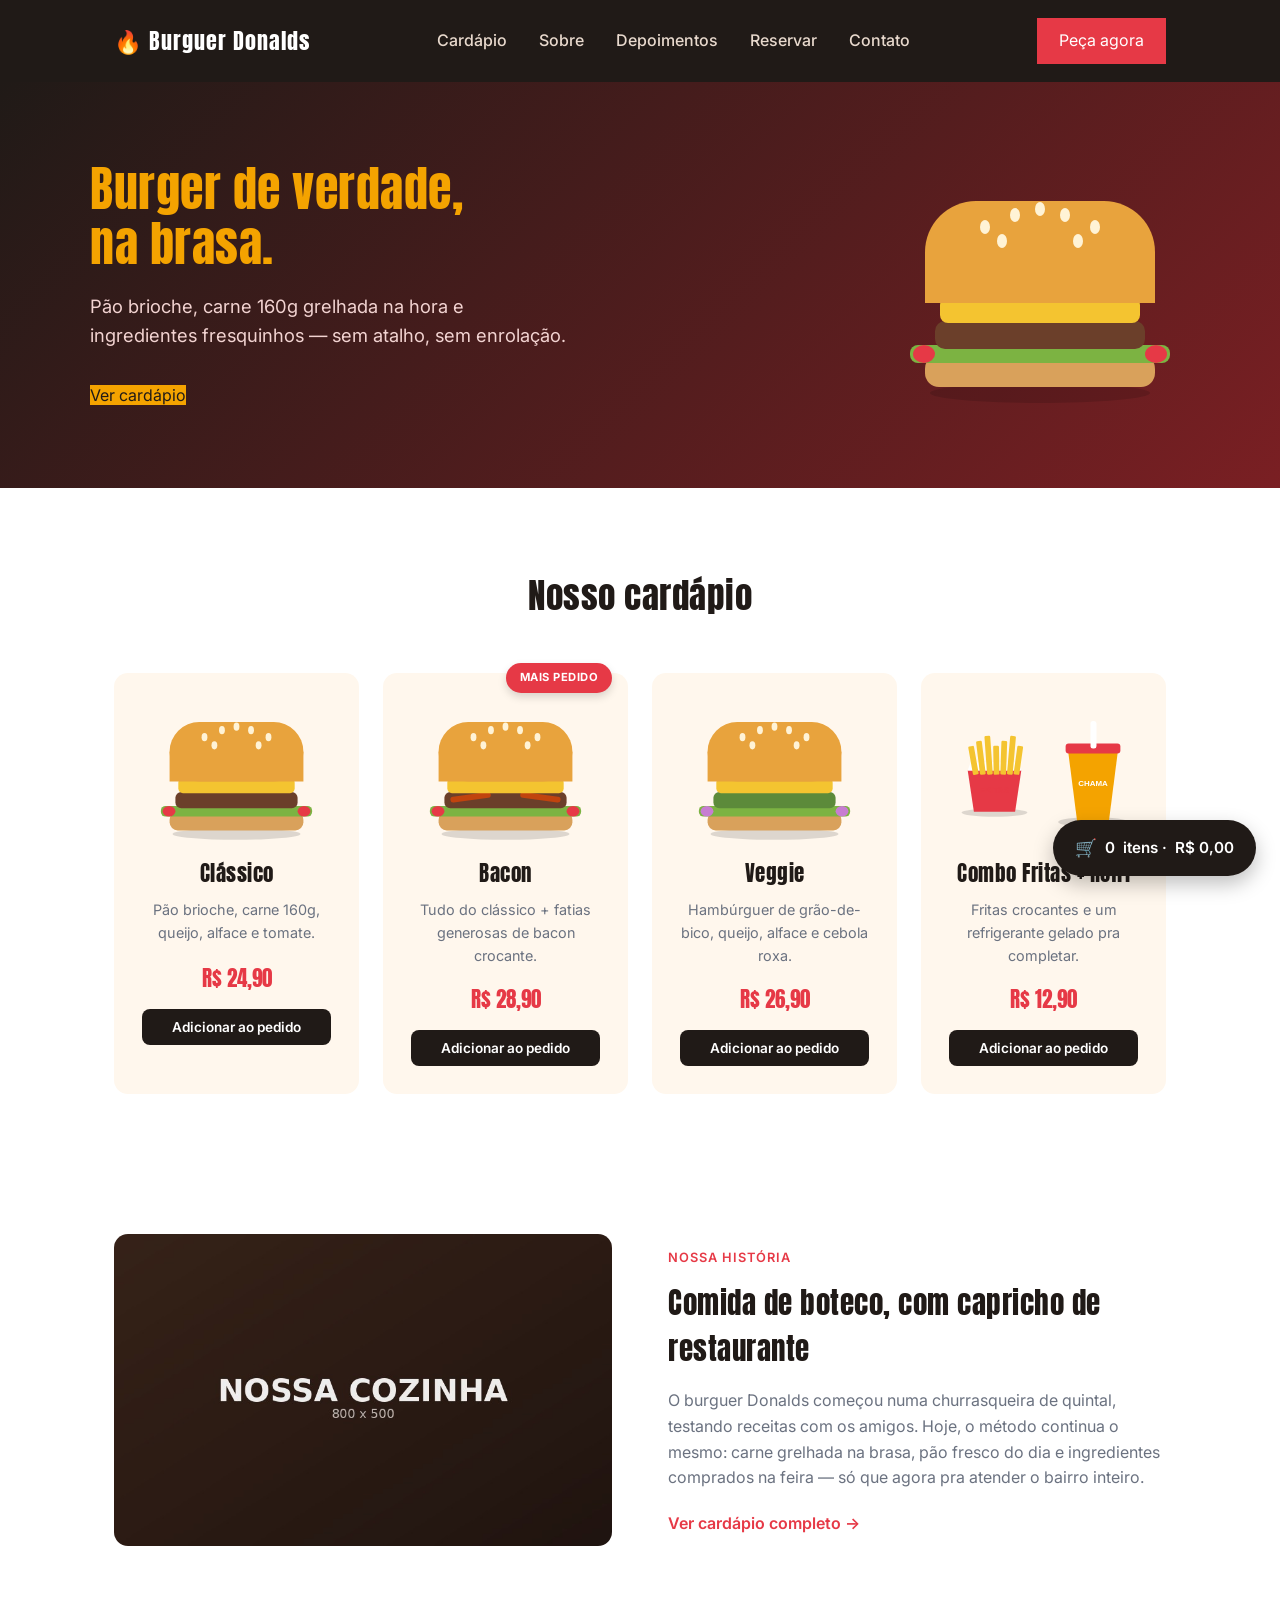
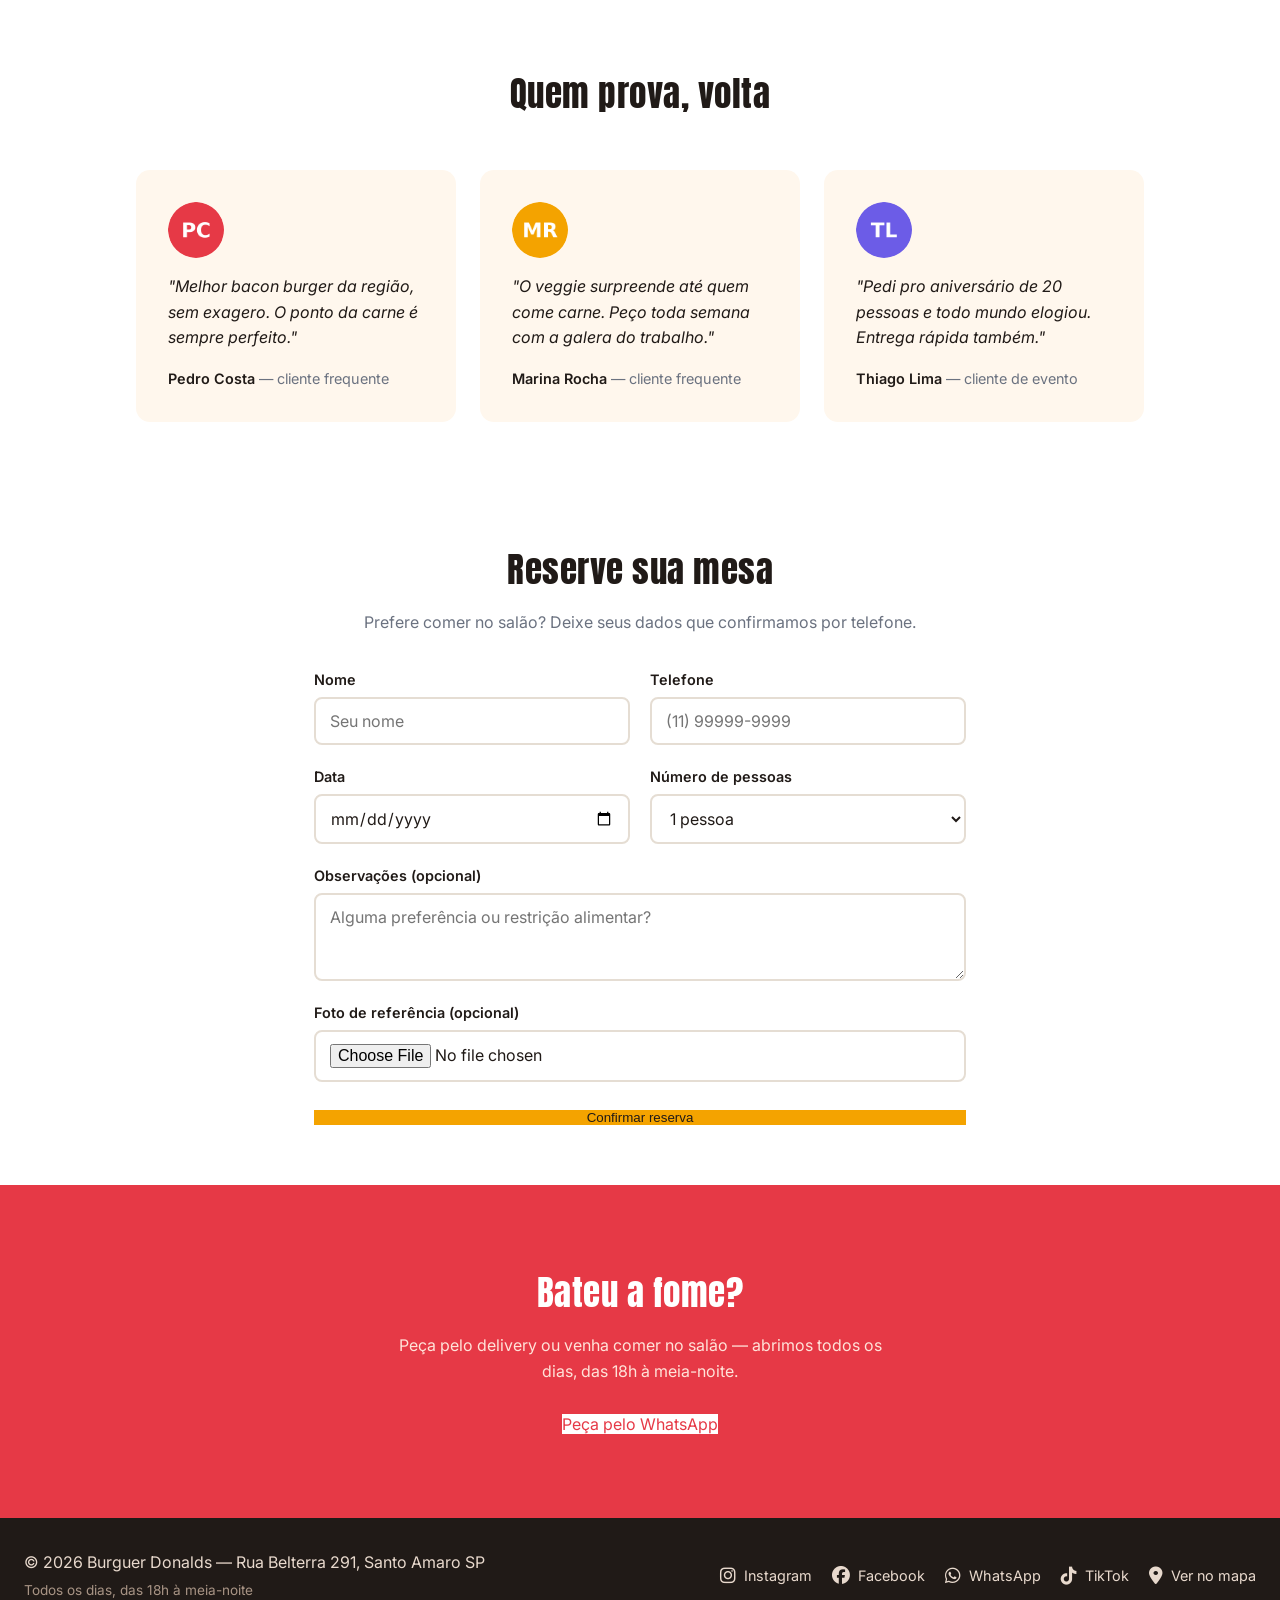
==== commit c7b071b4: "refactor aula 5 comecando no js" ====
--- a/Burguer-donalds/index.html
+++ b/Burguer-donalds/index.html
@@ -3,7 +3,7 @@
 <head>
   <meta charset="UTF-8">
   <meta name="viewport" content="width=device-width, initial-scale=1.0">
-  <title>Chama Burger — Burger na brasa, do jeito certo</title>
+  <title>Burguer Donalds — Burger na brasa, do jeito certo</title>
 
   <link rel="preconnect" href="https://fonts.googleapis.com">
   <link rel="preconnect" href="https://fonts.gstatic.com" crossorigin> <!--CORS = Cross-Origin Resource Sharing ("compartilhamento de recursos entre origens diferentes"). Se qualquer um desses três for diferente, já é uma "origem diferente".
@@ -25,7 +25,7 @@
 
   <header class="cabecalho-site">
     <nav class="barra-navegacao">
-      <a href="#" class="logo">🔥 CHAMA BURGER</a>
+      <a href="#" class="logo">🔥 Burguer Donalds</a>
       <ul class="links-menu" id="linksMenu">
         <li><a href="#cardapio">Cardápio</a></li>
         <li><a href="#sobre">Sobre</a></li>
@@ -107,7 +107,7 @@
       <div class="sobre-texto">
         <span class="rotulo-secao">Nossa história</span>
         <h2>Comida de boteco, com capricho de restaurante</h2>
-        <p>O Chama Burger começou numa churrasqueira de quintal, testando receitas com os
+        <p>O burguer Donalds começou numa churrasqueira de quintal, testando receitas com os
           amigos. Hoje, o método continua o mesmo: carne grelhada na brasa, pão fresco
           do dia e ingredientes comprados na feira — só que agora pra atender o bairro
           inteiro.</p>
@@ -188,7 +188,7 @@
 
   <footer class="rodape-site" id="contato">
     <div class="rodape-info">
-      <p>&copy; 2026 Chama Burger — Rua das Brasas, 123, São Caetano do Sul</p>
+      <p>&copy; 2026 Burguer Donalds — Rua Belterra 291, Santo Amaro SP</p>
       <p class="rodape-horario">Todos os dias, das 18h à meia-noite</p>
     </div>
   
--- a/Burguer-donalds/style.css
+++ b/Burguer-donalds/style.css
@@ -99,7 +99,7 @@
 }
 
 .destaque {                                         /* <section class="destaque"> — a faixa de destaque logo após o header */
-  background: linear-gradient(135deg, var(--color-dark), #3a241a); /* gradiente escuro que pinta TODA a largura da seção */
+  background: linear-gradient(135deg, var(--color-dark), #7A1F23); /* gradiente escuro puxado pro vermelho (vinho) que pinta TODA a largura da seção */
   width: 100%;                                         /* ocupa 100% da largura da tela (comportamento padrão de <section>, reforçado aqui) */
   padding: 80px 24px;                                  /* respiro vertical grande + margem lateral mínima em telas estreitas */
 }
@@ -124,7 +124,7 @@
 }
 .destaque p {                                       /* o <p> de descrição dentro de .destaque-texto */
   font-size: 1.15rem;                                   /* um pouco maior que o texto comum do site */
-  color: #e8d9cd;                                       /* bege claro, mesma cor usada nos links do menu */
+  color: #F2D3D1;                                       /* rosado claro, combina com o fundo avermelhado do destaque */
   max-width: 480px;                                     /* impede que a linha de texto fique longa demais e difícil de ler */
   margin-bottom: 32px;                                  /* espaço antes do botão "Ver cardápio" */
 }
